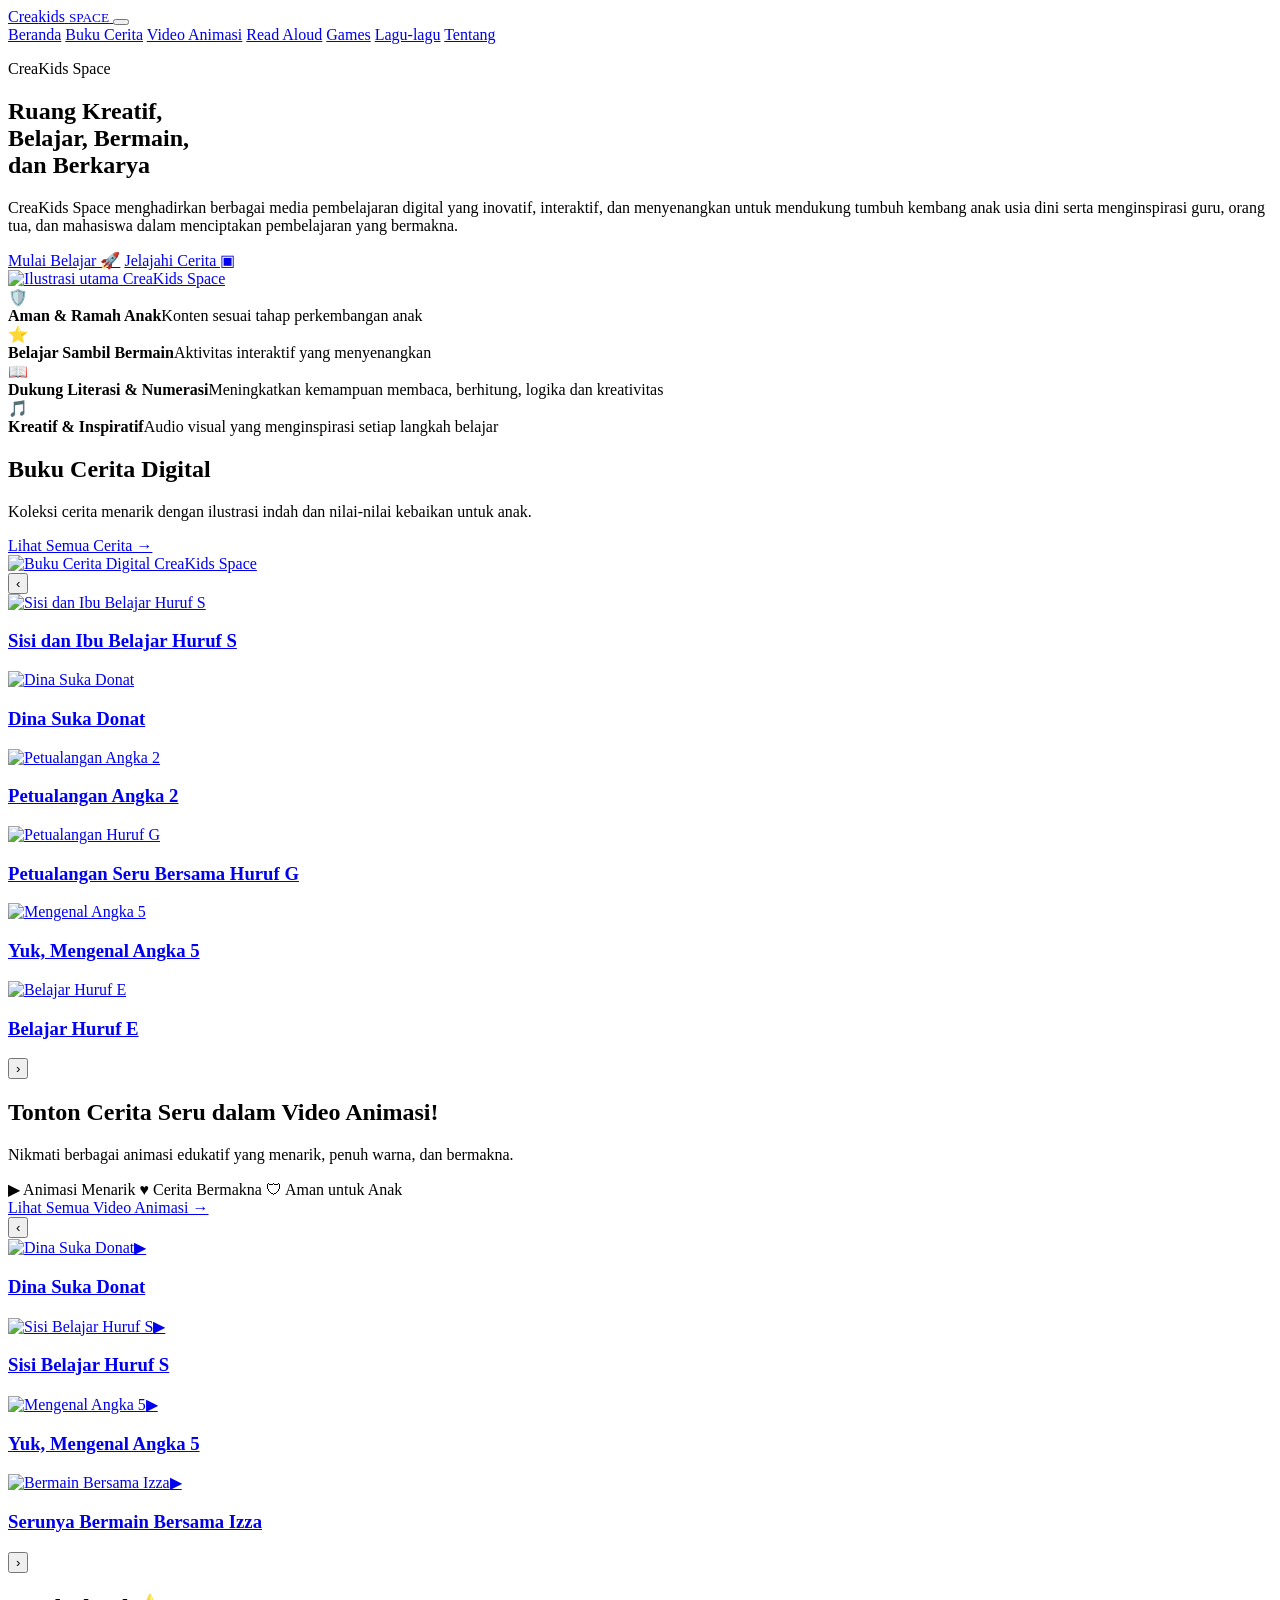
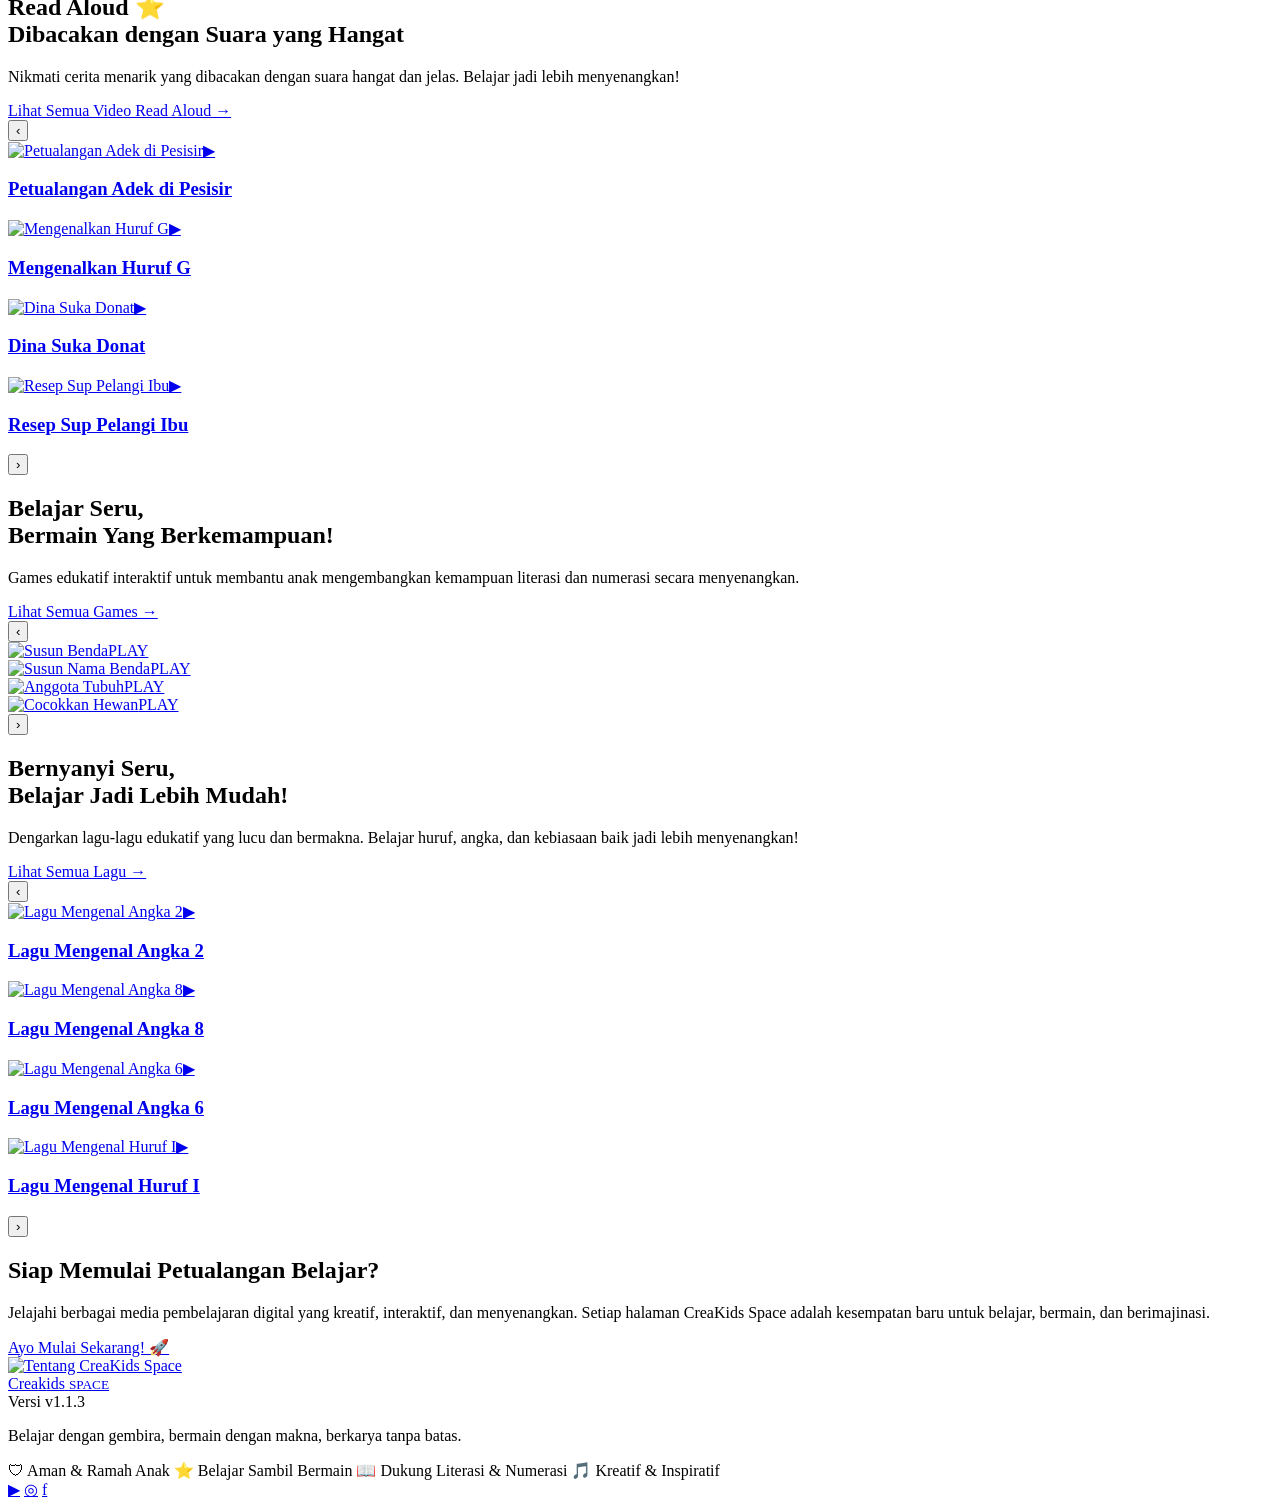
==== index.html @ fed9bdd2 "Add files via upload" ====
<!DOCTYPE html>
<html lang="id">
<head>
  <meta charset="UTF-8" />
  <meta name="viewport" content="width=device-width, initial-scale=1.0" />
  <meta name="description" content="CreaKids Space - ruang kreatif untuk belajar, bermain, dan berkarya." />
  <meta name="application-version" content="v1.1.3" />
  <title>CreaKids Space</title>

  <link rel="preconnect" href="https://fonts.googleapis.com">
  <link rel="preconnect" href="https://fonts.gstatic.com" crossorigin>
  <link href="https://fonts.googleapis.com/css2?family=Baloo+2:wght@500;600;700;800&family=Nunito:wght@400;600;700;800;900&display=swap" rel="stylesheet">
  <link rel="stylesheet" href="assets/css/home.css" />
</head>
<body>

<header class="site-header">
  <div class="container nav-wrap">
    <a class="brand" href="index.html" aria-label="CreaKids Space">
      <span class="brand-main">Crea<span>k</span>ids</span>
      <small>SPACE</small>
    </a>

    <button class="nav-toggle" aria-label="Buka navigasi" aria-expanded="false">
      <span></span><span></span><span></span>
    </button>

    <nav class="main-nav" aria-label="Navigasi utama">
      <a class="active" href="index.html">Beranda</a>
      <a href="buku-cerita.html">Buku Cerita</a>
      <a href="video-animasi.html">Video Animasi</a>
      <a href="read-aloud.html">Read Aloud</a>
      <a href="games.html">Games</a>
      <a href="lagu-lagu.html">Lagu-lagu</a>
      <a href="tentang.html">Tentang</a>
    </nav>
  </div>
</header>

<main>
  <section class="hero">
    <div class="container hero-grid">
      <div class="hero-copy">
        <p class="eyebrow">CreaKids Space</p>
        <h1>
          Ruang Kreatif,<br />
          <span class="blue">Belajar,</span>
          <span class="orange">Bermain,</span><br />
          dan <span class="pink">Berkarya</span>
        </h1>

        <p class="lead">
          CreaKids Space menghadirkan berbagai media pembelajaran digital yang
          inovatif, interaktif, dan menyenangkan untuk mendukung tumbuh kembang
          anak usia dini serta menginspirasi guru, orang tua, dan mahasiswa
          dalam menciptakan pembelajaran yang bermakna.
        </p>

        <div class="hero-actions">
          <a class="btn btn-primary" href="buku-cerita.html">Mulai Belajar 🚀</a>
          <a class="btn btn-white" href="buku-cerita.html">Jelajahi Cerita ▣</a>
        </div>
      </div>

      <a class="hero-visual" href="tentang.html" aria-label="Tentang CreaKids Space">
        <img src="assets/images/hero/home-hero.jpg" alt="Ilustrasi utama CreaKids Space" />
      </a>
    </div>

    <div class="container feature-strip">
      <article class="feature-item">
        <div class="feature-icon purple">🛡️</div>
        <div><strong>Aman & Ramah Anak</strong><span>Konten sesuai tahap perkembangan anak</span></div>
      </article>
      <article class="feature-item">
        <div class="feature-icon yellow">⭐</div>
        <div><strong>Belajar Sambil Bermain</strong><span>Aktivitas interaktif yang menyenangkan</span></div>
      </article>
      <article class="feature-item">
        <div class="feature-icon pink">📖</div>
        <div><strong>Dukung Literasi & Numerasi</strong><span>Meningkatkan kemampuan membaca, berhitung, logika dan kreativitas</span></div>
      </article>
      <article class="feature-item">
        <div class="feature-icon green">🎵</div>
        <div><strong>Kreatif & Inspiratif</strong><span>Audio visual yang menginspirasi setiap langkah belajar</span></div>
      </article>
    </div>
  </section>

  <section class="content-section story-section">
    <div class="container">
      <div class="section-heading split">
        <div>
          <h2>Buku Cerita Digital</h2>
          <p>Koleksi cerita menarik dengan ilustrasi indah dan nilai-nilai kebaikan untuk anak.</p>
          <a class="btn btn-purple" href="buku-cerita.html">Lihat Semua Cerita →</a>
        </div>

        <a class="story-banner" href="buku-cerita.html">
          <img src="assets/images/hero/books-hero.jpg" alt="Buku Cerita Digital CreaKids Space" />
        </a>
      </div>

      <div class="slider" data-slider="stories">
        <button class="slider-btn prev" aria-label="Sebelumnya">‹</button>
        <div class="slider-track">
          <a class="media-card" href="buku-cerita.html"><div class="card-image"><img src="assets/images/books/book-01.jpg" alt="Sisi dan Ibu Belajar Huruf S"></div><h3>Sisi dan Ibu Belajar Huruf S</h3></a>
          <a class="media-card" href="buku-cerita.html"><div class="card-image"><img src="assets/images/books/book-02.jpg" alt="Dina Suka Donat"></div><h3>Dina Suka Donat</h3></a>
          <a class="media-card" href="buku-cerita.html"><div class="card-image"><img src="assets/images/books/book-03.jpg" alt="Petualangan Angka 2"></div><h3>Petualangan Angka 2</h3></a>
          <a class="media-card" href="buku-cerita.html"><div class="card-image"><img src="assets/images/books/book-04.jpg" alt="Petualangan Huruf G"></div><h3>Petualangan Seru Bersama Huruf G</h3></a>
          <a class="media-card" href="buku-cerita.html"><div class="card-image"><img src="assets/images/books/book-05.jpg" alt="Mengenal Angka 5"></div><h3>Yuk, Mengenal Angka 5</h3></a>
          <a class="media-card" href="buku-cerita.html"><div class="card-image"><img src="assets/images/books/book-06.jpg" alt="Belajar Huruf E"></div><h3>Belajar Huruf E</h3></a>
        </div>
        <button class="slider-btn next" aria-label="Berikutnya">›</button>
        <div class="slider-dots" aria-hidden="true"></div>
      </div>
    </div>
  </section>

  <section class="content-section media-row blue-row">
    <div class="container media-row-grid">
      <div class="row-copy">
        <h2>Tonton Cerita Seru dalam <span>Video Animasi!</span></h2>
        <p>Nikmati berbagai animasi edukatif yang menarik, penuh warna, dan bermakna.</p>
        <div class="mini-benefits">
          <span>▶ Animasi Menarik</span>
          <span>♥ Cerita Bermakna</span>
          <span>🛡 Aman untuk Anak</span>
        </div>
        <a class="btn btn-blue" href="video-animasi.html">Lihat Semua Video Animasi →</a>
      </div>

      <div class="mini-slider" data-slider="videos">
        <button class="slider-btn prev" aria-label="Sebelumnya">‹</button>
        <div class="slider-track">
          <a class="video-card" href="video-animasi.html"><div class="video-thumb"><img src="assets/images/posters/animasi/animasi-01.jpg" alt="Dina Suka Donat"><span class="video-play">▶</span></div><h3>Dina Suka Donat</h3></a>
          <a class="video-card" href="video-animasi.html"><div class="video-thumb"><img src="assets/images/posters/animasi/animasi-02.jpg" alt="Sisi Belajar Huruf S"><span class="video-play">▶</span></div><h3>Sisi Belajar Huruf S</h3></a>
          <a class="video-card" href="video-animasi.html"><div class="video-thumb"><img src="assets/images/posters/animasi/animasi-03.jpg" alt="Mengenal Angka 5"><span class="video-play">▶</span></div><h3>Yuk, Mengenal Angka 5</h3></a>
          <a class="video-card" href="video-animasi.html"><div class="video-thumb"><img src="assets/images/posters/animasi/animasi-04.jpg" alt="Bermain Bersama Izza"><span class="video-play">▶</span></div><h3>Serunya Bermain Bersama Izza</h3></a>
        </div>
        <button class="slider-btn next" aria-label="Berikutnya">›</button>
      </div>
    </div>
  </section>

  <section class="content-section media-row cream-row">
    <div class="container media-row-grid">
      <div class="row-copy">
        <h2><span class="orange-text">Read Aloud</span> ⭐<br><span class="orange-text sub">Dibacakan dengan Suara yang Hangat</span></h2>
        <p>Nikmati cerita menarik yang dibacakan dengan suara hangat dan jelas. Belajar jadi lebih menyenangkan!</p>
        <a class="btn btn-orange" href="read-aloud.html">Lihat Semua Video Read Aloud →</a>
      </div>

      <div class="mini-slider" data-slider="readaloud">
        <button class="slider-btn prev" aria-label="Sebelumnya">‹</button>
        <div class="slider-track">
          <a class="video-card" href="read-aloud.html"><div class="video-thumb"><img src="assets/images/posters/readaloud/readaloud-01.jpg" alt="Petualangan Adek di Pesisir"><span class="video-play">▶</span></div><h3>Petualangan Adek di Pesisir</h3></a>
          <a class="video-card" href="read-aloud.html"><div class="video-thumb"><img src="assets/images/posters/readaloud/readaloud-02.jpg" alt="Mengenalkan Huruf G"><span class="video-play">▶</span></div><h3>Mengenalkan Huruf G</h3></a>
          <a class="video-card" href="read-aloud.html"><div class="video-thumb"><img src="assets/images/posters/readaloud/readaloud-03.jpg" alt="Dina Suka Donat"><span class="video-play">▶</span></div><h3>Dina Suka Donat</h3></a>
          <a class="video-card" href="read-aloud.html"><div class="video-thumb"><img src="assets/images/posters/readaloud/readaloud-04.jpg" alt="Resep Sup Pelangi Ibu"><span class="video-play">▶</span></div><h3>Resep Sup Pelangi Ibu</h3></a>
        </div>
        <button class="slider-btn next" aria-label="Berikutnya">›</button>
      </div>
    </div>
  </section>

  <section class="content-section media-row green-row">
    <div class="container media-row-grid">
      <div class="row-copy">
        <h2>Belajar Seru,<br>Bermain Yang <span class="green-text">Berkemampuan!</span></h2>
        <p>Games edukatif interaktif untuk membantu anak mengembangkan kemampuan literasi dan numerasi secara menyenangkan.</p>
        <a class="btn btn-green" href="games.html">Lihat Semua Games →</a>
      </div>

      <div class="mini-slider" data-slider="games">
        <button class="slider-btn prev" aria-label="Sebelumnya">‹</button>
        <div class="slider-track">
          <a class="game-card" href="games.html"><div class="game-thumb"><img src="assets/images/games/game-01.jpg" alt="Susun Benda"><span class="game-play">PLAY</span></div></a>
          <a class="game-card" href="games.html"><div class="game-thumb"><img src="assets/images/games/game-02.jpg" alt="Susun Nama Benda"><span class="game-play">PLAY</span></div></a>
          <a class="game-card" href="games.html"><div class="game-thumb"><img src="assets/images/games/game-03.jpg" alt="Anggota Tubuh"><span class="game-play">PLAY</span></div></a>
          <a class="game-card" href="games.html"><div class="game-thumb"><img src="assets/images/games/game-04.jpg" alt="Cocokkan Hewan"><span class="game-play">PLAY</span></div></a>
        </div>
        <button class="slider-btn next" aria-label="Berikutnya">›</button>
      </div>
    </div>
  </section>

  <section class="content-section media-row lavender-row">
    <div class="container media-row-grid">
      <div class="row-copy">
        <h2><span class="purple-text">Bernyanyi Seru,</span><br>Belajar Jadi Lebih Mudah!</h2>
        <p>Dengarkan lagu-lagu edukatif yang lucu dan bermakna. Belajar huruf, angka, dan kebiasaan baik jadi lebih menyenangkan!</p>
        <a class="btn btn-purple" href="lagu-lagu.html">Lihat Semua Lagu →</a>
      </div>

      <div class="mini-slider" data-slider="songs">
        <button class="slider-btn prev" aria-label="Sebelumnya">‹</button>
        <div class="slider-track">
          <a class="video-card" href="lagu-lagu.html"><div class="video-thumb"><img src="assets/images/posters/lagu/lagu-01.jpg" alt="Lagu Mengenal Angka 2"><span class="video-play">▶</span></div><h3>Lagu Mengenal Angka 2</h3></a>
          <a class="video-card" href="lagu-lagu.html"><div class="video-thumb"><img src="assets/images/posters/lagu/lagu-02.jpg" alt="Lagu Mengenal Angka 8"><span class="video-play">▶</span></div><h3>Lagu Mengenal Angka 8</h3></a>
          <a class="video-card" href="lagu-lagu.html"><div class="video-thumb"><img src="assets/images/posters/lagu/lagu-03.jpg" alt="Lagu Mengenal Angka 6"><span class="video-play">▶</span></div><h3>Lagu Mengenal Angka 6</h3></a>
          <a class="video-card" href="lagu-lagu.html"><div class="video-thumb"><img src="assets/images/posters/lagu/lagu-04.jpg" alt="Lagu Mengenal Huruf I"><span class="video-play">▶</span></div><h3>Lagu Mengenal Huruf I</h3></a>
        </div>
        <button class="slider-btn next" aria-label="Berikutnya">›</button>
      </div>
    </div>
  </section>

  <section class="cta-section">
    <div class="container cta-card">
      <div class="cta-copy">
        <h2>Siap Memulai <span>Petualangan Belajar?</span></h2>
        <p>
          Jelajahi berbagai media pembelajaran digital yang kreatif, interaktif,
          dan menyenangkan. Setiap halaman CreaKids Space adalah kesempatan baru
          untuk belajar, bermain, dan berimajinasi.
        </p>
        <a class="btn btn-yellow" href="buku-cerita.html">Ayo Mulai Sekarang! 🚀</a>
      </div>

      <a class="cta-visual" href="tentang.html">
        <img src="assets/images/hero/about-hero.jpg" alt="Tentang CreaKids Space" />
      </a>
    </div>
  </section>
</main>

<footer class="site-footer">
  <div class="container footer-grid">
    <div>
      <a class="brand footer-brand" href="index.html">
        <span class="brand-main">Crea<span>k</span>ids</span>
        <small>SPACE</small>
      </a>
      <div class="version-badge">Versi v1.1.3</div>
    </div>

    <p>Belajar dengan gembira, bermain dengan makna, berkarya tanpa batas.</p>

    <div class="footer-values">
      <span>🛡 Aman & Ramah Anak</span>
      <span>⭐ Belajar Sambil Bermain</span>
      <span>📖 Dukung Literasi & Numerasi</span>
      <span>🎵 Kreatif & Inspiratif</span>
    </div>

    <div class="socials">
      <a href="#" aria-label="YouTube">▶</a>
      <a href="#" aria-label="Instagram">◎</a>
      <a href="#" aria-label="Facebook">f</a>
    </div>
  </div>
</footer>

<script src="assets/js/home.js"></script>
</body>
</html>
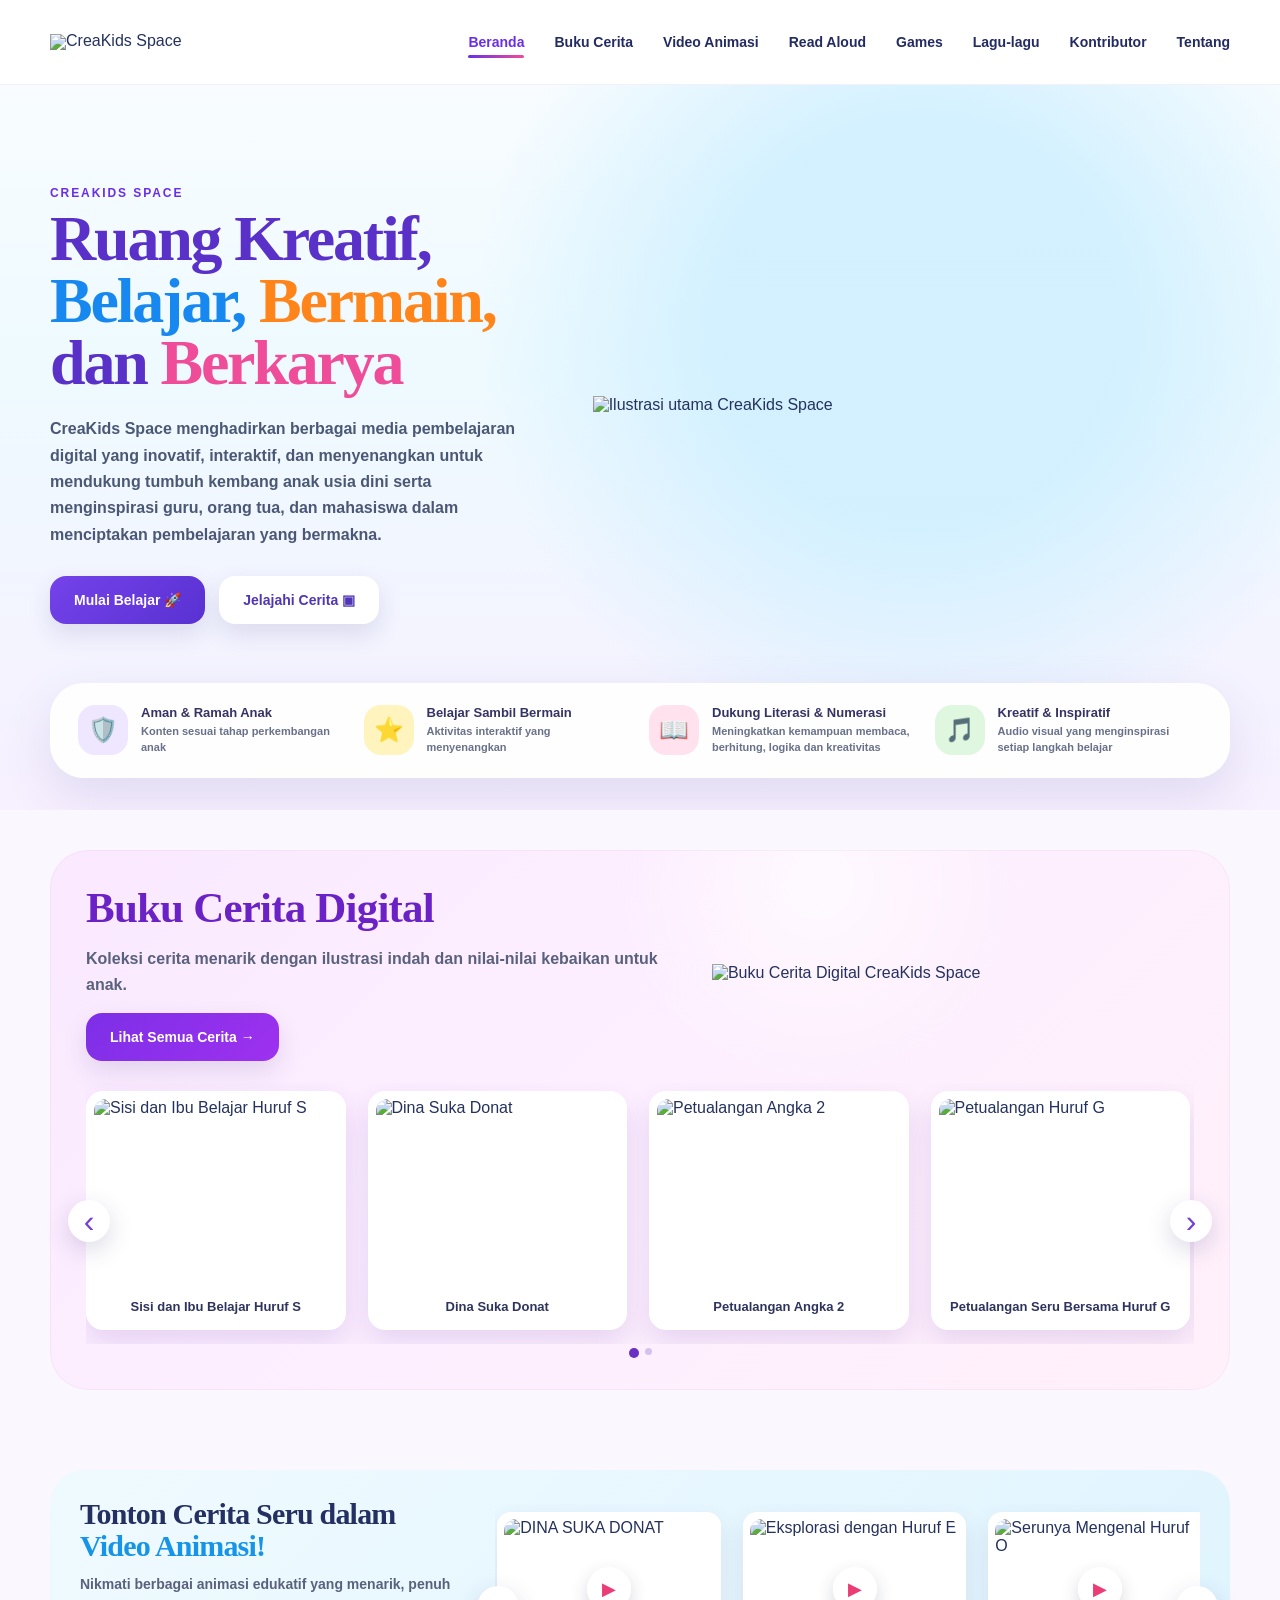
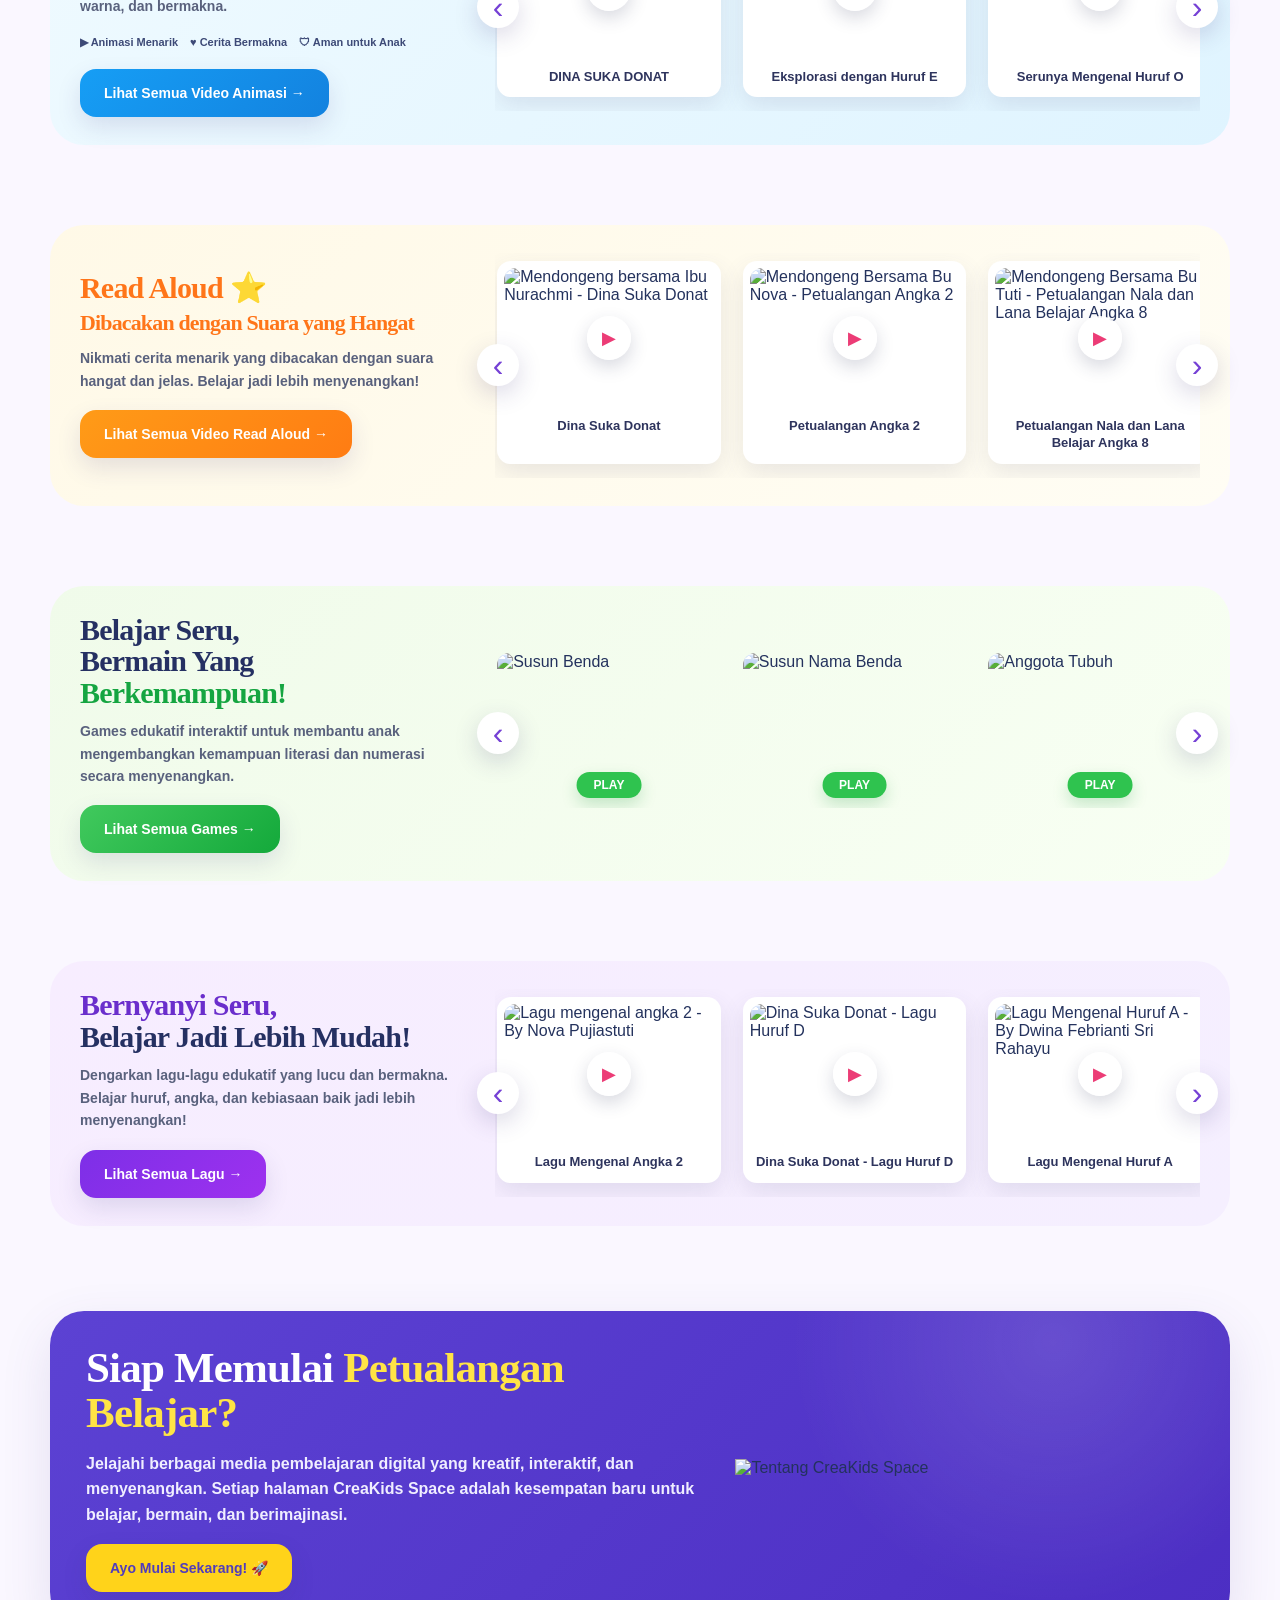
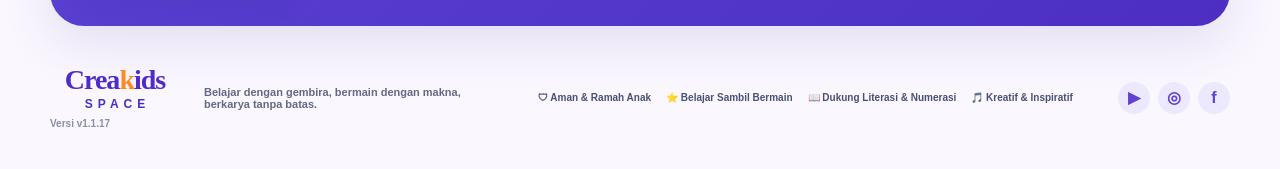
==== commit 787847d2: "Add files via upload" ====
--- a/index.html
+++ b/index.html
@@ -4,8 +4,9 @@
   <meta charset="UTF-8" />
   <meta name="viewport" content="width=device-width, initial-scale=1.0" />
   <meta name="description" content="CreaKids Space - ruang kreatif untuk belajar, bermain, dan berkarya." />
-  <meta name="application-version" content="v1.1.3" />
+  <meta name="application-version" content="v1.1.5" />
   <title>CreaKids Space</title>
+  <link rel="icon" type="image/png" href="assets/images/logo/logo.png">
 
   <link rel="preconnect" href="https://fonts.googleapis.com">
   <link rel="preconnect" href="https://fonts.gstatic.com" crossorigin>
@@ -16,10 +17,7 @@
 
 <header class="site-header">
   <div class="container nav-wrap">
-    <a class="brand" href="index.html" aria-label="CreaKids Space">
-      <span class="brand-main">Crea<span>k</span>ids</span>
-      <small>SPACE</small>
-    </a>
+    <a class="brand" href="index.html" aria-label="CreaKids Space"><img src="assets/images/logo/logo.png" alt="CreaKids Space"></a>
 
     <button class="nav-toggle" aria-label="Buka navigasi" aria-expanded="false">
       <span></span><span></span><span></span>
@@ -32,6 +30,7 @@
       <a href="read-aloud.html">Read Aloud</a>
       <a href="games.html">Games</a>
       <a href="lagu-lagu.html">Lagu-lagu</a>
+      <a href="kontributor.html">Kontributor</a>
       <a href="tentang.html">Tentang</a>
     </nav>
   </div>
@@ -63,7 +62,7 @@
       </div>
 
       <a class="hero-visual" href="tentang.html" aria-label="Tentang CreaKids Space">
-        <img src="assets/images/hero/home-hero.jpg" alt="Ilustrasi utama CreaKids Space" />
+        <img src="assets/images/hero/home-hero.png" alt="Ilustrasi utama CreaKids Space" />
       </a>
     </div>
 
@@ -97,19 +96,19 @@
         </div>
 
         <a class="story-banner" href="buku-cerita.html">
-          <img src="assets/images/hero/books-hero.jpg" alt="Buku Cerita Digital CreaKids Space" />
+          <img src="assets/images/hero/books-hero.png" alt="Buku Cerita Digital CreaKids Space" />
         </a>
       </div>
 
       <div class="slider" data-slider="stories">
         <button class="slider-btn prev" aria-label="Sebelumnya">‹</button>
         <div class="slider-track">
-          <a class="media-card" href="buku-cerita.html"><div class="card-image"><img src="assets/images/books/book-01.jpg" alt="Sisi dan Ibu Belajar Huruf S"></div><h3>Sisi dan Ibu Belajar Huruf S</h3></a>
-          <a class="media-card" href="buku-cerita.html"><div class="card-image"><img src="assets/images/books/book-02.jpg" alt="Dina Suka Donat"></div><h3>Dina Suka Donat</h3></a>
-          <a class="media-card" href="buku-cerita.html"><div class="card-image"><img src="assets/images/books/book-03.jpg" alt="Petualangan Angka 2"></div><h3>Petualangan Angka 2</h3></a>
-          <a class="media-card" href="buku-cerita.html"><div class="card-image"><img src="assets/images/books/book-04.jpg" alt="Petualangan Huruf G"></div><h3>Petualangan Seru Bersama Huruf G</h3></a>
-          <a class="media-card" href="buku-cerita.html"><div class="card-image"><img src="assets/images/books/book-05.jpg" alt="Mengenal Angka 5"></div><h3>Yuk, Mengenal Angka 5</h3></a>
-          <a class="media-card" href="buku-cerita.html"><div class="card-image"><img src="assets/images/books/book-06.jpg" alt="Belajar Huruf E"></div><h3>Belajar Huruf E</h3></a>
+          <a class="media-card" href="buku-cerita.html"><div class="card-image"><img src="assets/images/books/book-01.png" alt="Sisi dan Ibu Belajar Huruf S"></div><h3>Sisi dan Ibu Belajar Huruf S</h3></a>
+          <a class="media-card" href="buku-cerita.html"><div class="card-image"><img src="assets/images/books/book-02.png" alt="Dina Suka Donat"></div><h3>Dina Suka Donat</h3></a>
+          <a class="media-card" href="buku-cerita.html"><div class="card-image"><img src="assets/images/books/book-03.png" alt="Petualangan Angka 2"></div><h3>Petualangan Angka 2</h3></a>
+          <a class="media-card" href="buku-cerita.html"><div class="card-image"><img src="assets/images/books/book-04.png" alt="Petualangan Huruf G"></div><h3>Petualangan Seru Bersama Huruf G</h3></a>
+          <a class="media-card" href="buku-cerita.html"><div class="card-image"><img src="assets/images/books/book-05.png" alt="Mengenal Angka 5"></div><h3>Yuk, Mengenal Angka 5</h3></a>
+          <a class="media-card" href="buku-cerita.html"><div class="card-image"><img src="assets/images/books/book-06.png" alt="Belajar Huruf E"></div><h3>Belajar Huruf E</h3></a>
         </div>
         <button class="slider-btn next" aria-label="Berikutnya">›</button>
         <div class="slider-dots" aria-hidden="true"></div>
@@ -133,10 +132,10 @@
       <div class="mini-slider" data-slider="videos">
         <button class="slider-btn prev" aria-label="Sebelumnya">‹</button>
         <div class="slider-track">
-          <a class="video-card" href="video-animasi.html"><div class="video-thumb"><img src="assets/images/posters/animasi/animasi-01.jpg" alt="Dina Suka Donat"><span class="video-play">▶</span></div><h3>Dina Suka Donat</h3></a>
-          <a class="video-card" href="video-animasi.html"><div class="video-thumb"><img src="assets/images/posters/animasi/animasi-02.jpg" alt="Sisi Belajar Huruf S"><span class="video-play">▶</span></div><h3>Sisi Belajar Huruf S</h3></a>
-          <a class="video-card" href="video-animasi.html"><div class="video-thumb"><img src="assets/images/posters/animasi/animasi-03.jpg" alt="Mengenal Angka 5"><span class="video-play">▶</span></div><h3>Yuk, Mengenal Angka 5</h3></a>
-          <a class="video-card" href="video-animasi.html"><div class="video-thumb"><img src="assets/images/posters/animasi/animasi-04.jpg" alt="Bermain Bersama Izza"><span class="video-play">▶</span></div><h3>Serunya Bermain Bersama Izza</h3></a>
+          <a class="video-card" href="https://www.youtube.com/watch?v=fVzHYLf05-w" target="_blank" rel="noopener noreferrer"><div class="video-thumb"><img src="https://img.youtube.com/vi/fVzHYLf05-w/hqdefault.png" alt="DINA SUKA DONAT"><span class="video-play">▶</span></div><h3>DINA SUKA DONAT</h3></a>
+          <a class="video-card" href="https://www.youtube.com/watch?v=VUB03U_pDFM" target="_blank" rel="noopener noreferrer"><div class="video-thumb"><img src="https://img.youtube.com/vi/VUB03U_pDFM/hqdefault.png" alt="Eksplorasi dengan Huruf E"><span class="video-play">▶</span></div><h3>Eksplorasi dengan Huruf E</h3></a>
+          <a class="video-card" href="https://www.youtube.com/watch?v=eotLNRExDcc" target="_blank" rel="noopener noreferrer"><div class="video-thumb"><img src="https://img.youtube.com/vi/eotLNRExDcc/hqdefault.png" alt="Serunya Mengenal Huruf O"><span class="video-play">▶</span></div><h3>Serunya Mengenal Huruf O</h3></a>
+          <a class="video-card" href="video-animasi.html"><div class="video-thumb"><img src="assets/images/posters/animasi/animasi-04.png" alt="Bermain Bersama Izza"><span class="video-play">▶</span></div><h3>Serunya Bermain Bersama Izza</h3></a>
         </div>
         <button class="slider-btn next" aria-label="Berikutnya">›</button>
       </div>
@@ -154,10 +153,10 @@
       <div class="mini-slider" data-slider="readaloud">
         <button class="slider-btn prev" aria-label="Sebelumnya">‹</button>
         <div class="slider-track">
-          <a class="video-card" href="read-aloud.html"><div class="video-thumb"><img src="assets/images/posters/readaloud/readaloud-01.jpg" alt="Petualangan Adek di Pesisir"><span class="video-play">▶</span></div><h3>Petualangan Adek di Pesisir</h3></a>
-          <a class="video-card" href="read-aloud.html"><div class="video-thumb"><img src="assets/images/posters/readaloud/readaloud-02.jpg" alt="Mengenalkan Huruf G"><span class="video-play">▶</span></div><h3>Mengenalkan Huruf G</h3></a>
-          <a class="video-card" href="read-aloud.html"><div class="video-thumb"><img src="assets/images/posters/readaloud/readaloud-03.jpg" alt="Dina Suka Donat"><span class="video-play">▶</span></div><h3>Dina Suka Donat</h3></a>
-          <a class="video-card" href="read-aloud.html"><div class="video-thumb"><img src="assets/images/posters/readaloud/readaloud-04.jpg" alt="Resep Sup Pelangi Ibu"><span class="video-play">▶</span></div><h3>Resep Sup Pelangi Ibu</h3></a>
+          <a class="video-card" href="https://www.youtube.com/watch?v=j6-NoJGIsYQ" target="_blank" rel="noopener noreferrer"><div class="video-thumb"><img src="https://img.youtube.com/vi/j6-NoJGIsYQ/hqdefault.png" alt="Mendongeng bersama Ibu Nurachmi - Dina Suka Donat"><span class="video-play">▶</span></div><h3>Dina Suka Donat</h3></a>
+          <a class="video-card" href="https://www.youtube.com/watch?v=bRQetRttmdA" target="_blank" rel="noopener noreferrer"><div class="video-thumb"><img src="https://img.youtube.com/vi/bRQetRttmdA/hqdefault.png" alt="Mendongeng Bersama Bu Nova - Petualangan Angka 2"><span class="video-play">▶</span></div><h3>Petualangan Angka 2</h3></a>
+          <a class="video-card" href="https://www.youtube.com/watch?v=UnTnBEAt4-U" target="_blank" rel="noopener noreferrer"><div class="video-thumb"><img src="https://img.youtube.com/vi/UnTnBEAt4-U/hqdefault.png" alt="Mendongeng Bersama Bu Tuti - Petualangan Nala dan Lana Belajar Angka 8"><span class="video-play">▶</span></div><h3>Petualangan Nala dan Lana Belajar Angka 8</h3></a>
+          <a class="video-card" href="read-aloud.html"><div class="video-thumb"><img src="assets/images/posters/readaloud/readaloud-04.png" alt="Resep Sup Pelangi Ibu"><span class="video-play">▶</span></div><h3>Resep Sup Pelangi Ibu</h3></a>
         </div>
         <button class="slider-btn next" aria-label="Berikutnya">›</button>
       </div>
@@ -175,10 +174,10 @@
       <div class="mini-slider" data-slider="games">
         <button class="slider-btn prev" aria-label="Sebelumnya">‹</button>
         <div class="slider-track">
-          <a class="game-card" href="games.html"><div class="game-thumb"><img src="assets/images/games/game-01.jpg" alt="Susun Benda"><span class="game-play">PLAY</span></div></a>
-          <a class="game-card" href="games.html"><div class="game-thumb"><img src="assets/images/games/game-02.jpg" alt="Susun Nama Benda"><span class="game-play">PLAY</span></div></a>
-          <a class="game-card" href="games.html"><div class="game-thumb"><img src="assets/images/games/game-03.jpg" alt="Anggota Tubuh"><span class="game-play">PLAY</span></div></a>
-          <a class="game-card" href="games.html"><div class="game-thumb"><img src="assets/images/games/game-04.jpg" alt="Cocokkan Hewan"><span class="game-play">PLAY</span></div></a>
+          <a class="game-card" href="games.html"><div class="game-thumb"><img src="assets/images/games/game-01.png" alt="Susun Benda"><span class="game-play">PLAY</span></div></a>
+          <a class="game-card" href="games.html"><div class="game-thumb"><img src="assets/images/games/game-02.png" alt="Susun Nama Benda"><span class="game-play">PLAY</span></div></a>
+          <a class="game-card" href="games.html"><div class="game-thumb"><img src="assets/images/games/game-03.png" alt="Anggota Tubuh"><span class="game-play">PLAY</span></div></a>
+          <a class="game-card" href="games.html"><div class="game-thumb"><img src="assets/images/games/game-04.png" alt="Cocokkan Hewan"><span class="game-play">PLAY</span></div></a>
         </div>
         <button class="slider-btn next" aria-label="Berikutnya">›</button>
       </div>
@@ -196,10 +195,10 @@
       <div class="mini-slider" data-slider="songs">
         <button class="slider-btn prev" aria-label="Sebelumnya">‹</button>
         <div class="slider-track">
-          <a class="video-card" href="lagu-lagu.html"><div class="video-thumb"><img src="assets/images/posters/lagu/lagu-01.jpg" alt="Lagu Mengenal Angka 2"><span class="video-play">▶</span></div><h3>Lagu Mengenal Angka 2</h3></a>
-          <a class="video-card" href="lagu-lagu.html"><div class="video-thumb"><img src="assets/images/posters/lagu/lagu-02.jpg" alt="Lagu Mengenal Angka 8"><span class="video-play">▶</span></div><h3>Lagu Mengenal Angka 8</h3></a>
-          <a class="video-card" href="lagu-lagu.html"><div class="video-thumb"><img src="assets/images/posters/lagu/lagu-03.jpg" alt="Lagu Mengenal Angka 6"><span class="video-play">▶</span></div><h3>Lagu Mengenal Angka 6</h3></a>
-          <a class="video-card" href="lagu-lagu.html"><div class="video-thumb"><img src="assets/images/posters/lagu/lagu-04.jpg" alt="Lagu Mengenal Huruf I"><span class="video-play">▶</span></div><h3>Lagu Mengenal Huruf I</h3></a>
+          <a class="video-card" href="https://www.youtube.com/watch?v=C5x792xKvvg" target="_blank" rel="noopener noreferrer"><div class="video-thumb"><img src="https://img.youtube.com/vi/C5x792xKvvg/hqdefault.png" alt="Lagu mengenal angka 2 - By Nova Pujiastuti"><span class="video-play">▶</span></div><h3>Lagu Mengenal Angka 2</h3></a>
+          <a class="video-card" href="https://www.youtube.com/watch?v=lPqcZzbYwmc" target="_blank" rel="noopener noreferrer"><div class="video-thumb"><img src="https://img.youtube.com/vi/lPqcZzbYwmc/hqdefault.png" alt="Dina Suka Donat - Lagu Huruf D"><span class="video-play">▶</span></div><h3>Dina Suka Donat - Lagu Huruf D</h3></a>
+          <a class="video-card" href="https://www.youtube.com/watch?v=4taHpDwOaGk" target="_blank" rel="noopener noreferrer"><div class="video-thumb"><img src="https://img.youtube.com/vi/4taHpDwOaGk/hqdefault.png" alt="Lagu Mengenal Huruf A - By Dwina Febrianti Sri Rahayu"><span class="video-play">▶</span></div><h3>Lagu Mengenal Huruf A</h3></a>
+          <a class="video-card" href="lagu-lagu.html"><div class="video-thumb"><img src="assets/images/posters/lagu/lagu-04.png" alt="Lagu Mengenal Huruf I"><span class="video-play">▶</span></div><h3>Lagu Mengenal Huruf I</h3></a>
         </div>
         <button class="slider-btn next" aria-label="Berikutnya">›</button>
       </div>
@@ -219,7 +218,7 @@
       </div>
 
       <a class="cta-visual" href="tentang.html">
-        <img src="assets/images/hero/about-hero.jpg" alt="Tentang CreaKids Space" />
+        <img src="assets/images/hero/about-hero.png" alt="Tentang CreaKids Space" />
       </a>
     </div>
   </section>
@@ -232,7 +231,7 @@
         <span class="brand-main">Crea<span>k</span>ids</span>
         <small>SPACE</small>
       </a>
-      <div class="version-badge">Versi v1.1.3</div>
+      <div class="version-badge">Versi v1.1.17</div>
     </div>
 
     <p>Belajar dengan gembira, bermain dengan makna, berkarya tanpa batas.</p>
--- a/assets/css/home.css
+++ b/assets/css/home.css
@@ -0,0 +1,1091 @@
+
+:root {
+  --ink: #24325d;
+  --muted: #53607f;
+  --purple: #6a2ee6;
+  --purple-dark: #4d22c4;
+  --blue: #1788ef;
+  --pink: #ef4c9a;
+  --orange: #ff851a;
+  --green: #18ad45;
+  --yellow: #ffd629;
+  --white: #ffffff;
+  --shadow: 0 18px 50px rgba(77, 58, 145, 0.13);
+  --radius-xl: 36px;
+  --radius-lg: 26px;
+  --radius-md: 18px;
+}
+
+* { box-sizing: border-box; }
+
+html {
+  scroll-behavior: smooth;
+  scroll-padding-top: 86px;
+}
+
+body {
+  margin: 0;
+  font-family: "Nunito", sans-serif;
+  color: var(--ink);
+  background:
+    radial-gradient(circle at 4% 7%, rgba(216, 233, 255, .7), transparent 15%),
+    radial-gradient(circle at 94% 17%, rgba(237, 219, 255, .6), transparent 14%),
+    #fff;
+  overflow-x: hidden;
+}
+
+a { color: inherit; text-decoration: none; }
+button { font: inherit; }
+img { max-width: 100%; display: block; }
+
+.container {
+  width: min(1180px, calc(100% - 42px));
+  margin: 0 auto;
+}
+
+/* NAVBAR */
+.site-header {
+  position: sticky;
+  top: 0;
+  z-index: 1000;
+  background: rgba(255,255,255,.92);
+  backdrop-filter: blur(16px);
+  border-bottom: 1px solid rgba(95, 81, 171, .08);
+}
+
+.nav-wrap {
+  min-height: 84px;
+  display: flex;
+  align-items: center;
+  gap: 38px;
+}
+
+.brand {
+  display: inline-flex;
+  flex-direction: column;
+  align-items: center;
+  line-height: .9;
+  min-width: 150px;
+}
+
+.brand-main {
+  font-family: "Baloo 2", cursive;
+  font-weight: 800;
+  font-size: 31px;
+  letter-spacing: -1px;
+  color: #4f2bc7;
+}
+
+.brand-main span { color: #ff8a1f; }
+
+.brand small {
+  margin-top: 7px;
+  font-size: 12px;
+  font-weight: 900;
+  color: #4631be;
+  letter-spacing: 5px;
+  padding-left: 5px;
+}
+
+.main-nav {
+  margin-left: auto;
+  display: flex;
+  align-items: center;
+  gap: 30px;
+}
+
+.main-nav a {
+  position: relative;
+  font-size: 14px;
+  font-weight: 900;
+  color: #232b63;
+  transition: .25s ease;
+  white-space: nowrap;
+}
+
+.main-nav a::after {
+  content: "";
+  position: absolute;
+  left: 0;
+  bottom: -8px;
+  width: 0;
+  height: 3px;
+  background: linear-gradient(90deg, var(--purple), var(--pink));
+  border-radius: 999px;
+  transition: .25s ease;
+}
+
+.main-nav a:hover,
+.main-nav a.active { color: var(--purple); }
+
+.main-nav a:hover::after,
+.main-nav a.active::after { width: 100%; }
+
+.nav-toggle {
+  display: none;
+  margin-left: auto;
+  width: 42px;
+  height: 42px;
+  border: 0;
+  background: #f2edff;
+  border-radius: 12px;
+  cursor: pointer;
+  padding: 10px;
+}
+
+.nav-toggle span {
+  display: block;
+  height: 3px;
+  margin: 4px 0;
+  border-radius: 99px;
+  background: var(--purple);
+}
+
+/* HERO */
+.hero {
+  position: relative;
+  padding: 70px 0 32px;
+  background:
+    radial-gradient(circle at 72% 33%, rgba(209, 240, 255, .95) 0 19%, transparent 43%),
+    linear-gradient(180deg, #f8fcff 0%, #eefaff 40%, #f7f0ff 100%);
+  overflow: hidden;
+}
+
+.hero-grid,
+.feature-strip {
+  position: relative;
+  z-index: 2;
+}
+
+.hero-grid {
+  display: grid;
+  grid-template-columns: .92fr 1.2fr;
+  align-items: center;
+  gap: 54px;
+  min-height: 500px;
+}
+
+.eyebrow {
+  color: var(--purple);
+  font-weight: 900;
+  text-transform: uppercase;
+  letter-spacing: .16em;
+  font-size: 12px;
+  margin: 0 0 8px;
+}
+
+.hero h1 {
+  margin: 0;
+  font-family: "Baloo 2", cursive;
+  font-size: clamp(44px, 5vw, 66px);
+  line-height: .97;
+  letter-spacing: -2.2px;
+  color: #5931c8;
+}
+
+.blue { color: var(--blue); }
+.orange { color: var(--orange); }
+.pink { color: var(--pink); }
+
+.lead {
+  max-width: 540px;
+  margin: 22px 0 28px;
+  font-size: 16px;
+  line-height: 1.65;
+  font-weight: 700;
+  color: #4b5875;
+}
+
+.hero-actions { display: flex; gap: 14px; flex-wrap: wrap; }
+
+.btn {
+  display: inline-flex;
+  align-items: center;
+  justify-content: center;
+  gap: 10px;
+  min-height: 48px;
+  padding: 0 24px;
+  border-radius: 16px;
+  font-weight: 900;
+  font-size: 14px;
+  box-shadow: 0 10px 24px rgba(53, 47, 123, .13);
+  transition: transform .2s ease, box-shadow .2s ease;
+}
+
+.btn:hover {
+  transform: translateY(-2px);
+  box-shadow: 0 14px 28px rgba(53, 47, 123, .18);
+}
+
+.btn-primary { background: linear-gradient(135deg, #7442ea, #5931d2); color: white; }
+.btn-white { background: white; color: #5035b4; }
+.btn-purple { background: linear-gradient(135deg, #7d2fe7, #9e31ef); color: white; }
+.btn-blue { background: linear-gradient(135deg, #169ef5, #1382df); color: white; }
+.btn-orange { background: linear-gradient(135deg, #ff9b17, #ff7c13); color: white; }
+.btn-green { background: linear-gradient(135deg, #41c95d, #14a93b); color: white; }
+.btn-yellow { background: #ffd31a; color: #513cbc; }
+
+.hero-visual {
+  min-height: 0;
+  border-radius: 0;
+  overflow: visible;
+  box-shadow: none;
+  background: transparent;
+  padding: 0;
+}
+
+.hero-visual img {
+  display: block;
+  width: 100%;
+  max-width: 100%;
+  height: auto;
+  min-height: 0;
+  aspect-ratio: auto;
+  object-fit: contain;
+  background: transparent;
+  box-shadow: none;
+  border: none;
+  border-radius: 0;
+  filter: none;
+  padding: 0;
+}
+
+.feature-strip {
+  margin-top: 28px;
+  background: rgba(255,255,255,.94);
+  border-radius: 34px;
+  padding: 22px 28px;
+  display: grid;
+  grid-template-columns: repeat(4, 1fr);
+  gap: 18px;
+  box-shadow: var(--shadow);
+}
+
+.feature-item {
+  min-width: 0;
+  display: flex;
+  align-items: flex-start;
+  gap: 13px;
+}
+
+.feature-item strong {
+  display: block;
+  font-size: 13px;
+  margin-bottom: 4px;
+  color: #353364;
+}
+
+.feature-item span {
+  display: block;
+  color: #69718a;
+  font-size: 11px;
+  line-height: 1.45;
+  font-weight: 700;
+}
+
+.feature-icon {
+  width: 50px;
+  height: 50px;
+  flex: 0 0 auto;
+  display: grid;
+  place-items: center;
+  border-radius: 17px;
+  font-size: 24px;
+}
+
+.feature-icon.purple { background: #eee7ff; }
+.feature-icon.yellow { background: #fff3be; }
+.feature-icon.pink { background: #ffe2ee; }
+.feature-icon.green { background: #dff7df; }
+
+/* SECTIONS */
+.content-section { padding: 40px 0; }
+
+.story-section .container {
+  padding: 35px 36px 32px;
+  border-radius: 38px;
+  background:
+    radial-gradient(circle at 65% 6%, rgba(255,255,255,.65), transparent 22%),
+    linear-gradient(135deg, #fae9ff, #fdefff 48%, #fff0fa);
+  box-shadow: inset 0 0 0 1px rgba(203, 150, 230, .12);
+}
+
+.section-heading.split {
+  display: grid;
+  grid-template-columns: 1fr .82fr;
+  gap: 38px;
+  align-items: center;
+  margin-bottom: 22px;
+}
+
+.section-heading h2,
+.row-copy h2,
+.cta-copy h2 {
+  font-family: "Baloo 2", cursive;
+  margin: 0 0 8px;
+  font-size: clamp(32px, 4vw, 43px);
+  line-height: 1.05;
+  color: #6a21c6;
+  letter-spacing: -.8px;
+}
+
+.section-heading p,
+.row-copy p,
+.cta-copy p {
+  color: #59617d;
+  font-weight: 700;
+  line-height: 1.6;
+}
+
+.story-banner {
+  display: block;
+  width: 100%;
+  height: auto;
+  min-height: 0;
+  background: transparent;
+  background-image: none;
+  border: 0;
+  border-radius: 0;
+  box-shadow: none;
+  overflow: visible;
+  padding: 0;
+}
+
+.story-banner img {
+  display: block;
+  width: 100%;
+  max-width: 100%;
+  height: auto;
+  min-height: 0;
+  aspect-ratio: auto;
+  object-fit: contain;
+  object-position: center;
+  background: transparent;
+  border: 0;
+  border-radius: 0;
+  box-shadow: none;
+  filter: none;
+  padding: 0;
+  margin: 0 auto;
+}
+
+.slider,
+.mini-slider {
+  position: relative;
+}
+
+.slider-track {
+  display: flex;
+  gap: 22px;
+  overflow-x: auto;
+  scroll-behavior: smooth;
+  scroll-snap-type: x mandatory;
+  scrollbar-width: none;
+  padding: 8px 2px 14px;
+}
+
+.slider-track::-webkit-scrollbar { display: none; }
+
+.media-card {
+  scroll-snap-align: start;
+  flex: 0 0 calc((100% - 66px) / 4);
+  min-width: 210px;
+  background: white;
+  border-radius: 17px;
+  padding: 8px 8px 14px;
+  box-shadow: 0 13px 28px rgba(89, 49, 169, .14);
+  transition: .22s ease;
+}
+
+.media-card:hover,
+.video-card:hover,
+.game-card:hover {
+  transform: translateY(-4px);
+}
+
+.card-image,
+.video-thumb,
+.game-thumb {
+  width: 100%;
+  border-radius: 12px;
+  overflow: hidden;
+}
+
+.card-image {
+  height: 190px;
+}
+
+.card-image img {
+  width: 100%;
+  height: 100%;
+  object-fit: cover;
+}
+
+.media-card h3,
+.video-card h3 {
+  margin: 10px 6px 0;
+  font-size: 13px;
+  text-align: center;
+  line-height: 1.3;
+  color: #2e345d;
+}
+
+.slider-btn {
+  position: absolute;
+  z-index: 5;
+  top: 50%;
+  transform: translateY(-50%);
+  width: 42px;
+  height: 42px;
+  border: 0;
+  border-radius: 50%;
+  background: white;
+  color: #7540d5;
+  font-size: 32px;
+  line-height: 1;
+  box-shadow: 0 8px 24px rgba(56, 45, 119, .18);
+  cursor: pointer;
+}
+
+.slider-btn.prev { left: -18px; }
+.slider-btn.next { right: -18px; }
+
+.slider-dots {
+  display: flex;
+  justify-content: center;
+  gap: 6px;
+  margin-top: 4px;
+}
+
+.slider-dots span {
+  width: 7px;
+  height: 7px;
+  border-radius: 50%;
+  background: #d2c3ee;
+}
+
+.slider-dots span.active {
+  background: #6930c3;
+  width: 10px;
+  height: 10px;
+}
+
+/* MEDIA ROWS */
+.media-row .media-row-grid {
+  padding: 28px 30px;
+  border-radius: 34px;
+  display: grid;
+  grid-template-columns: .73fr 1.35fr;
+  gap: 34px;
+  align-items: center;
+}
+
+.blue-row .media-row-grid { background: linear-gradient(135deg, #effaff, #dff4ff); }
+.cream-row .media-row-grid { background: linear-gradient(135deg, #fff9e7, #fffdf4); }
+.green-row .media-row-grid { background: linear-gradient(135deg, #f0fbea, #f8fff3); }
+.lavender-row .media-row-grid { background: linear-gradient(135deg, #f7edff, #f5efff); }
+
+.row-copy h2 { color: #253062; font-size: 30px; }
+.row-copy h2 span { color: #1594e8; }
+.orange-text { color: #ff7519 !important; }
+.orange-text.sub { font-size: .73em; }
+.green-text { color: #15a541 !important; }
+.purple-text { color: #6a2ecc !important; }
+
+.row-copy p {
+  font-size: 14px;
+  margin: 12px 0 18px;
+}
+
+.mini-benefits {
+  display: flex;
+  flex-wrap: wrap;
+  gap: 12px;
+  margin: 15px 0 20px;
+}
+
+.mini-benefits span {
+  font-weight: 900;
+  font-size: 11px;
+  color: #3d4a77;
+}
+
+.video-card {
+  flex: 0 0 calc((100% - 30px) / 3);
+  min-width: 190px;
+  background: white;
+  padding: 7px 7px 12px;
+  border-radius: 14px;
+  box-shadow: 0 9px 23px rgba(70, 71, 117, .12);
+  transition: .22s ease;
+}
+
+.video-thumb {
+  position: relative;
+  height: 140px;
+}
+
+.video-thumb img {
+  width: 100%;
+  height: 100%;
+  object-fit: cover;
+}
+
+.video-play {
+  position: absolute;
+  left: 50%;
+  top: 50%;
+  transform: translate(-50%, -50%);
+  width: 44px;
+  height: 44px;
+  border-radius: 50%;
+  background: rgba(255,255,255,.92);
+  color: #ec3c76;
+  display: grid;
+  place-items: center;
+  font-size: 18px;
+  box-shadow: 0 7px 18px rgba(39, 43, 81, .18);
+}
+
+.game-card {
+  flex: 0 0 calc((100% - 30px) / 3);
+  min-width: 180px;
+  transition: .22s ease;
+}
+
+.game-thumb {
+  position: relative;
+  height: 155px;
+}
+
+.game-thumb img {
+  width: 100%;
+  height: 100%;
+  object-fit: cover;
+}
+
+.game-play {
+  position: absolute;
+  left: 50%;
+  bottom: 10px;
+  transform: translateX(-50%);
+  background: #2fc34f;
+  color: white;
+  border-radius: 999px;
+  padding: 6px 17px;
+  font-size: 12px;
+  font-weight: 900;
+  box-shadow: 0 7px 16px rgba(27, 148, 59, .22);
+}
+
+/* CTA */
+.cta-section { padding: 45px 0 25px; }
+
+.cta-card {
+  background:
+    radial-gradient(circle at 85% 10%, rgba(255,255,255,.13), transparent 25%),
+    linear-gradient(135deg, #5c42d3, #4c2ec3);
+  border-radius: 34px;
+  min-height: 300px;
+  padding: 34px 36px;
+  display: grid;
+  grid-template-columns: 1fr .75fr;
+  gap: 38px;
+  align-items: center;
+  overflow: hidden;
+  box-shadow: var(--shadow);
+}
+
+.cta-copy h2 { color: white; }
+.cta-copy h2 span { color: #ffe445; }
+.cta-copy p { color: #f0eeff; max-width: 650px; }
+
+.cta-visual {
+  display: block;
+  width: 100%;
+  height: auto;
+  min-height: 0;
+  background: transparent;
+  background-image: none;
+  border: 0;
+  border-radius: 0;
+  box-shadow: none;
+  overflow: visible;
+  padding: 0;
+}
+
+.cta-visual img {
+  display: block;
+  width: 100%;
+  max-width: 100%;
+  height: auto;
+  min-height: 0;
+  aspect-ratio: auto;
+  object-fit: contain;
+  object-position: center;
+  background: transparent;
+  border: 0;
+  border-radius: 0;
+  box-shadow: none;
+  filter: none;
+  padding: 0;
+  margin: 0 auto;
+}
+
+/* FOOTER */
+.site-footer { padding: 16px 0 40px; }
+
+.footer-grid {
+  display: grid;
+  grid-template-columns: auto 1fr 2fr auto;
+  align-items: center;
+  gap: 24px;
+}
+
+.footer-brand { min-width: 130px; }
+.footer-brand .brand-main { font-size: 28px; }
+
+.footer-grid > p {
+  margin: 0;
+  font-size: 11px;
+  color: #626982;
+  font-weight: 800;
+}
+
+.footer-values {
+  display: flex;
+  justify-content: center;
+  flex-wrap: wrap;
+  gap: 15px;
+  font-size: 10px;
+  font-weight: 900;
+  color: #485174;
+}
+
+.socials { display: flex; gap: 8px; }
+
+.socials a {
+  width: 32px;
+  height: 32px;
+  border-radius: 50%;
+  display: grid;
+  place-items: center;
+  background: #ece9ff;
+  color: #6241d1;
+  font-weight: 900;
+}
+
+.version-badge {
+  margin-top: 8px;
+  font-size: 10px;
+  color: #8a8fa5;
+  font-weight: 800;
+}
+
+/* RESPONSIVE */
+@media (max-width: 1050px) {
+  .main-nav { gap: 18px; }
+  .main-nav a { font-size: 13px; }
+  .feature-strip { grid-template-columns: repeat(2, 1fr); }
+  .footer-grid { grid-template-columns: 1fr 1fr; }
+  .footer-values { justify-content: flex-start; }
+}
+
+@media (max-width: 860px) {
+  .nav-toggle { display: block; }
+
+  .main-nav {
+    position: absolute;
+    top: 76px;
+    left: 21px;
+    right: 21px;
+    display: none;
+    flex-direction: column;
+    align-items: stretch;
+    gap: 0;
+    padding: 12px;
+    background: white;
+    border-radius: 20px;
+    box-shadow: var(--shadow);
+  }
+
+  .main-nav.open { display: flex; }
+  .main-nav a { padding: 13px 14px; border-radius: 10px; }
+
+  .hero-grid {
+    grid-template-columns: 1fr;
+    gap: 24px;
+  }
+
+  .hero-copy { text-align: center; }
+  .lead { margin-left: auto; margin-right: auto; }
+  .hero-actions { justify-content: center; }
+
+  .hero-visual,
+  .hero-visual img { min-height: 0; height: 390px; }
+
+  .section-heading.split,
+  .media-row .media-row-grid,
+  .cta-card {
+    grid-template-columns: 1fr;
+  }
+
+  
+  .media-card { flex-basis: calc((100% - 22px) / 2); }
+  .video-card, .game-card { flex-basis: calc((100% - 18px) / 2); }
+}
+
+@media (max-width: 600px) {
+  .container { width: min(100% - 24px, 1180px); }
+  .nav-wrap { min-height: 72px; }
+  .brand { min-width: 120px; }
+  .brand-main { font-size: 26px; }
+
+  .hero h1 { font-size: 43px; }
+  .lead { font-size: 14px; }
+
+  .feature-strip {
+    grid-template-columns: 1fr;
+    padding: 20px;
+    border-radius: 24px;
+  }
+
+  .hero-visual,
+  .hero-visual img { height: 310px; }
+
+  .story-section .container,
+  .media-row .media-row-grid,
+  .cta-card {
+    padding: 24px 18px;
+    border-radius: 26px;
+  }
+
+  .section-heading h2,
+  .cta-copy h2 { font-size: 34px; }
+
+  .media-card,
+  .video-card,
+  .game-card {
+    flex-basis: 82%;
+    min-width: 82%;
+  }
+
+  .slider-btn { width: 36px; height: 36px; }
+  .slider-btn.prev { left: -8px; }
+  .slider-btn.next { right: -8px; }
+
+  .footer-grid {
+    grid-template-columns: 1fr;
+    text-align: center;
+  }
+
+  .footer-brand { justify-self: center; }
+  .footer-values, .socials { justify-content: center; }
+}
+
+/* v1.1.5 — Mobile viewport lock / horizontal overflow fix */
+html, body {
+  width: 100%;
+  max-width: 100%;
+  overflow-x: hidden;
+}
+body { position: relative; }
+main, section, header, footer, .container { max-width: 100%; }
+img, iframe, video { max-width: 100%; }
+.slider, .mini-slider, .slider-track {
+  min-width: 0;
+  max-width: 100%;
+}
+@media (max-width: 600px) {
+  .slider, .mini-slider { overflow: hidden; }
+  .slider-track {
+    width: 100%;
+    max-width: 100%;
+    overscroll-behavior-x: contain;
+    touch-action: pan-y;
+  }
+  .slider-btn.prev { left: 4px; }
+  .slider-btn.next { right: 4px; }
+  .hero, .content-section, .cta-section, .site-footer { overflow-x: clip; }
+}
+
+
+/* v1.1.7 contributor cards */
+.contributor-grid {
+    display:grid;
+    grid-template-columns:repeat(4,1fr);
+    gap:24px;
+}
+
+.contributor-card {
+    border-radius:28px;
+    padding:24px;
+    text-align:center;
+    min-width:0;
+    box-shadow:0 8px 20px rgba(0,0,0,.08);
+}
+
+.contributor-card img {
+    width:120px;
+    height:120px;
+    object-fit:cover;
+    border-radius:50%;
+    border:6px solid white;
+}
+
+.contributor-card p,
+.contributor-card h3 {
+    overflow-wrap:anywhere;
+}
+
+.contributor-card.lavender {background:#eee5ff;}
+.contributor-card.blue {background:#e4f4ff;}
+.contributor-card.mint {background:#e4faef;}
+.contributor-card.yellow {background:#fff5d8;}
+.contributor-card.pink {background:#ffe6f1;}
+.contributor-card.peach {background:#ffe9db;}
+
+@media(max-width:768px){
+    .contributor-grid {
+        grid-template-columns:repeat(2,1fr);
+        gap:16px;
+    }
+    .contributor-card img {
+        width:90px;
+        height:90px;
+    }
+}
+
+/* v1.1.8 contributor center fix */
+.contributor-card {
+    display:flex;
+    flex-direction:column;
+    align-items:center;
+    justify-content:flex-start;
+    text-align:center;
+}
+
+.contributor-card img {
+    display:block;
+    margin:0 auto 16px;
+}
+
+.contributor-card h3,
+.contributor-card p {
+    width:100%;
+    text-align:center;
+}
+
+
+/* v1.1.17 — Hero PNG tampil apa adanya */
+.hero img,
+.hero-image,
+.hero-visual img,
+.hero-media img,
+.hero-art img,
+.about-hero img,
+.about-illustration img,
+.page-hero img,
+[class*="hero"] img {
+  background: transparent !important;
+  box-shadow: none !important;
+  filter: none !important;
+  border: none !important;
+  outline: none !important;
+  padding: 0 !important;
+  border-radius: 0 !important;
+  transform: none;
+  object-fit: contain;
+}
+
+/* Hilangkan style placeholder/wadah visual yang memberi efek pada asset hero */
+.hero-image,
+.hero-visual,
+.hero-media,
+.hero-art,
+.about-hero,
+.about-illustration,
+.page-hero-visual {
+  background: transparent !important;
+  box-shadow: none !important;
+  border: none !important;
+  outline: none !important;
+}
+
+/* Decorative pseudo-elements pada area hero tidak boleh menimpa PNG */
+.hero-image::before,
+.hero-image::after,
+.hero-visual::before,
+.hero-visual::after,
+.hero-media::before,
+.hero-media::after,
+.hero-art::before,
+.hero-art::after,
+.about-hero::before,
+.about-hero::after,
+.about-illustration::before,
+.about-illustration::after,
+.page-hero-visual::before,
+.page-hero-visual::after {
+  display: none !important;
+  content: none !important;
+}
+
+
+/* v1.1.17 — semua container asset hero benar-benar netral */
+.hero-img,
+.hero-image,
+.hero-visual,
+.hero-media,
+.hero-art,
+.page-hero-visual,
+.about-illustration,
+.contact-right .about-illustration {
+  background: transparent !important;
+  background-image: none !important;
+  box-shadow: none !important;
+  border: 0 !important;
+  outline: 0 !important;
+  border-radius: 0 !important;
+  padding: 0 !important;
+  overflow: visible !important;
+  min-height: 0 !important;
+}
+
+.hero-img img,
+.hero-image img,
+.hero-visual img,
+.hero-media img,
+.hero-art img,
+.page-hero-visual img,
+.about-illustration img,
+.contact-right .about-illustration img,
+[class*="hero"] > img {
+  display: block !important;
+  width: 100% !important;
+  max-width: 100% !important;
+  height: auto !important;
+  min-height: 0 !important;
+  aspect-ratio: auto !important;
+  object-fit: contain !important;
+  object-position: center !important;
+  background: transparent !important;
+  background-image: none !important;
+  box-shadow: none !important;
+  border: 0 !important;
+  outline: 0 !important;
+  border-radius: 0 !important;
+  filter: none !important;
+  padding: 0 !important;
+  margin-left: auto !important;
+  margin-right: auto !important;
+}
+
+.hero-img::before,
+.hero-img::after,
+.hero-image::before,
+.hero-image::after,
+.hero-visual::before,
+.hero-visual::after,
+.hero-media::before,
+.hero-media::after,
+.hero-art::before,
+.hero-art::after,
+.page-hero-visual::before,
+.page-hero-visual::after,
+.about-illustration::before,
+.about-illustration::after {
+  content: none !important;
+  display: none !important;
+}
+
+
+/* v1.1.17 — Homepage hero asset containers: PNG tampil utuh tanpa container dekoratif */
+.story-banner,
+.cta-visual {
+  display: block !important;
+  width: 100% !important;
+  height: auto !important;
+  min-height: 0 !important;
+  max-height: none !important;
+  background: transparent !important;
+  background-image: none !important;
+  border: 0 !important;
+  outline: 0 !important;
+  border-radius: 0 !important;
+  box-shadow: none !important;
+  overflow: visible !important;
+  padding: 0 !important;
+}
+
+.story-banner img,
+.cta-visual img {
+  display: block !important;
+  width: 100% !important;
+  max-width: 100% !important;
+  height: auto !important;
+  min-height: 0 !important;
+  max-height: none !important;
+  aspect-ratio: auto !important;
+  object-fit: contain !important;
+  object-position: center !important;
+  background: transparent !important;
+  background-image: none !important;
+  border: 0 !important;
+  outline: 0 !important;
+  border-radius: 0 !important;
+  box-shadow: none !important;
+  filter: none !important;
+  padding: 0 !important;
+  margin-left: auto !important;
+  margin-right: auto !important;
+}
+
+.story-banner::before,
+.story-banner::after,
+.cta-visual::before,
+.cta-visual::after {
+  content: none !important;
+  display: none !important;
+}
+
+
+/* v1.1.17 — static image background global */
+html {
+  background: transparent;
+}
+
+body {
+  background-color: #faf7ff;
+  background-image: url("../images/backgrounds/site-background.png");
+  background-position: center center;
+  background-size: cover;
+  background-repeat: no-repeat;
+  background-attachment: fixed;
+}
+
+/* v1.1.17 — homepage global logo */
+.brand {
+  display: inline-flex;
+  align-items: center;
+  text-decoration: none;
+}
+.brand img {
+  display: block;
+  width: clamp(125px, 13vw, 180px);
+  max-width: 100%;
+  height: auto;
+}
+
+
+/* v1.1.17 — Homepage book placeholders use 1:1 ratio */
+.story-card img,
+.book-card img,
+.slider-card img,
+.story-slide img {
+  aspect-ratio: 1 / 1 !important;
+  width: 100% !important;
+  height: auto !important;
+  object-fit: cover !important;
+  object-position: center !important;
+}
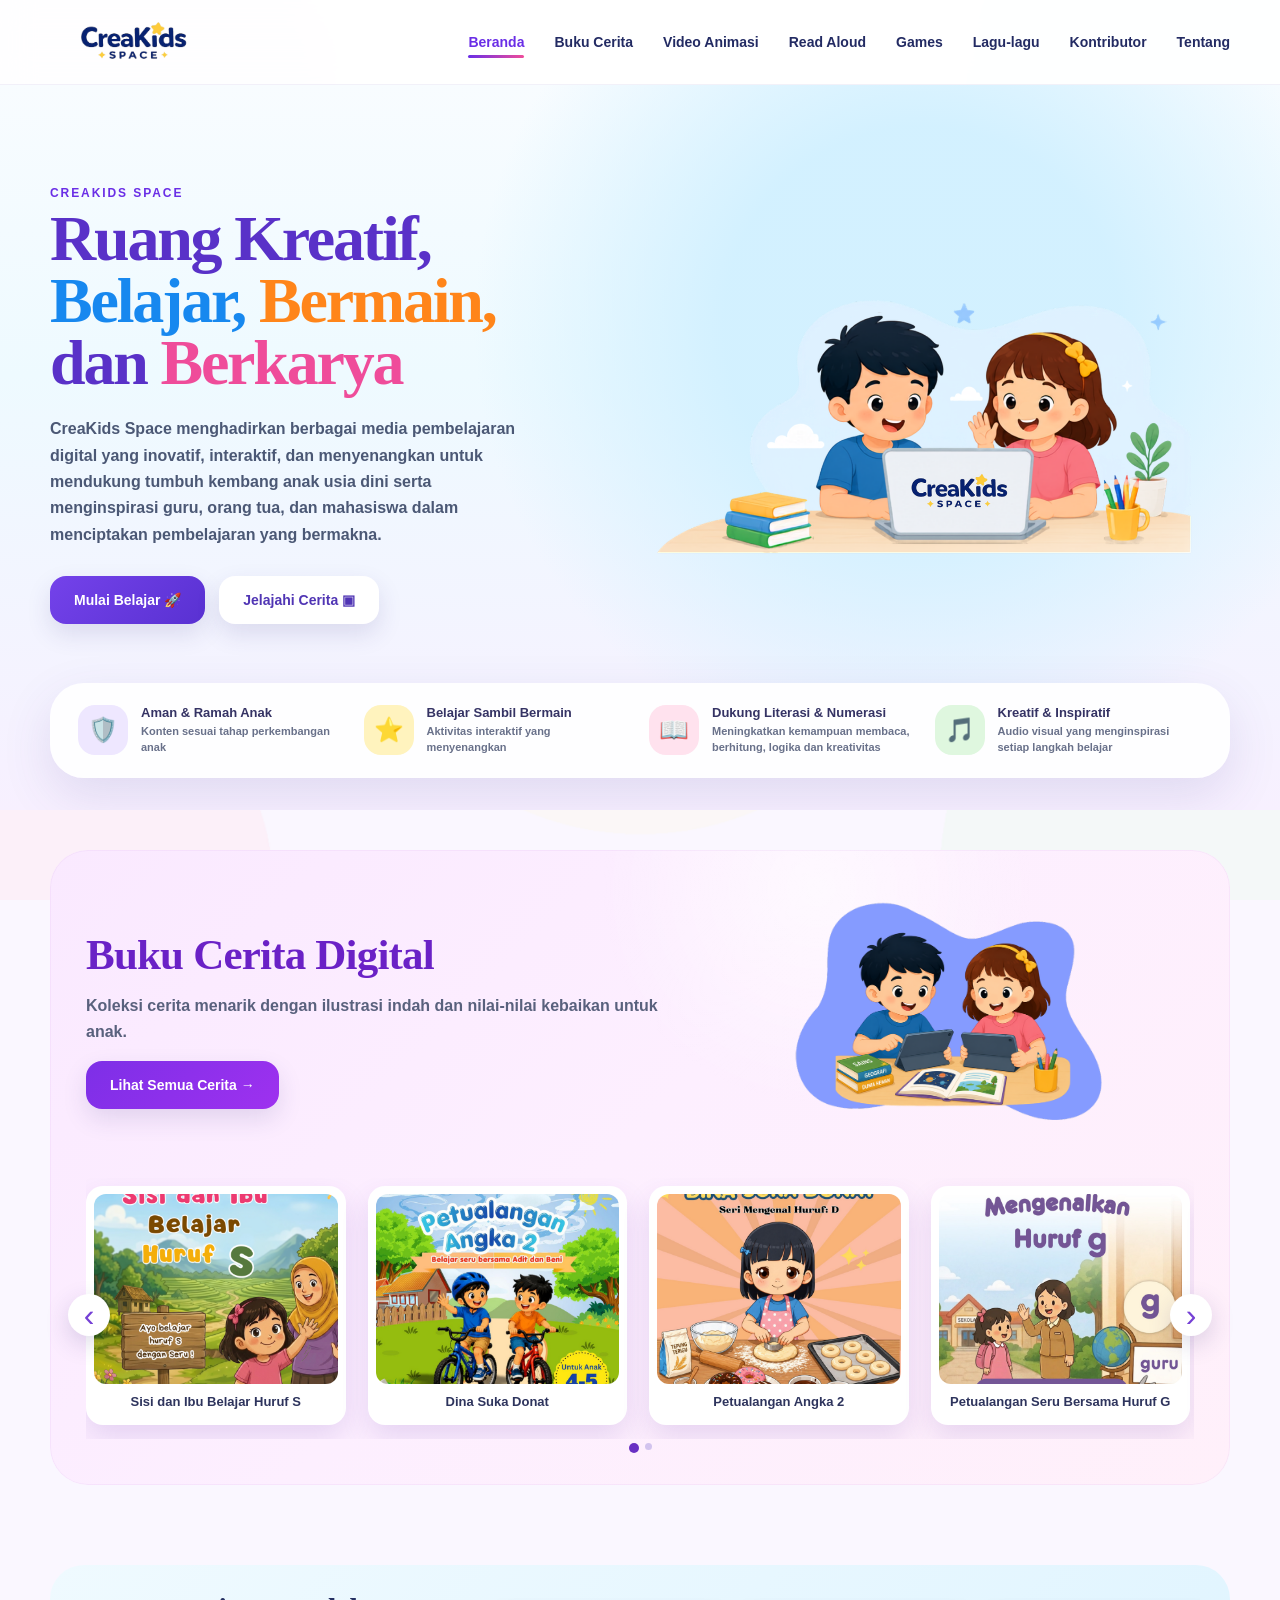
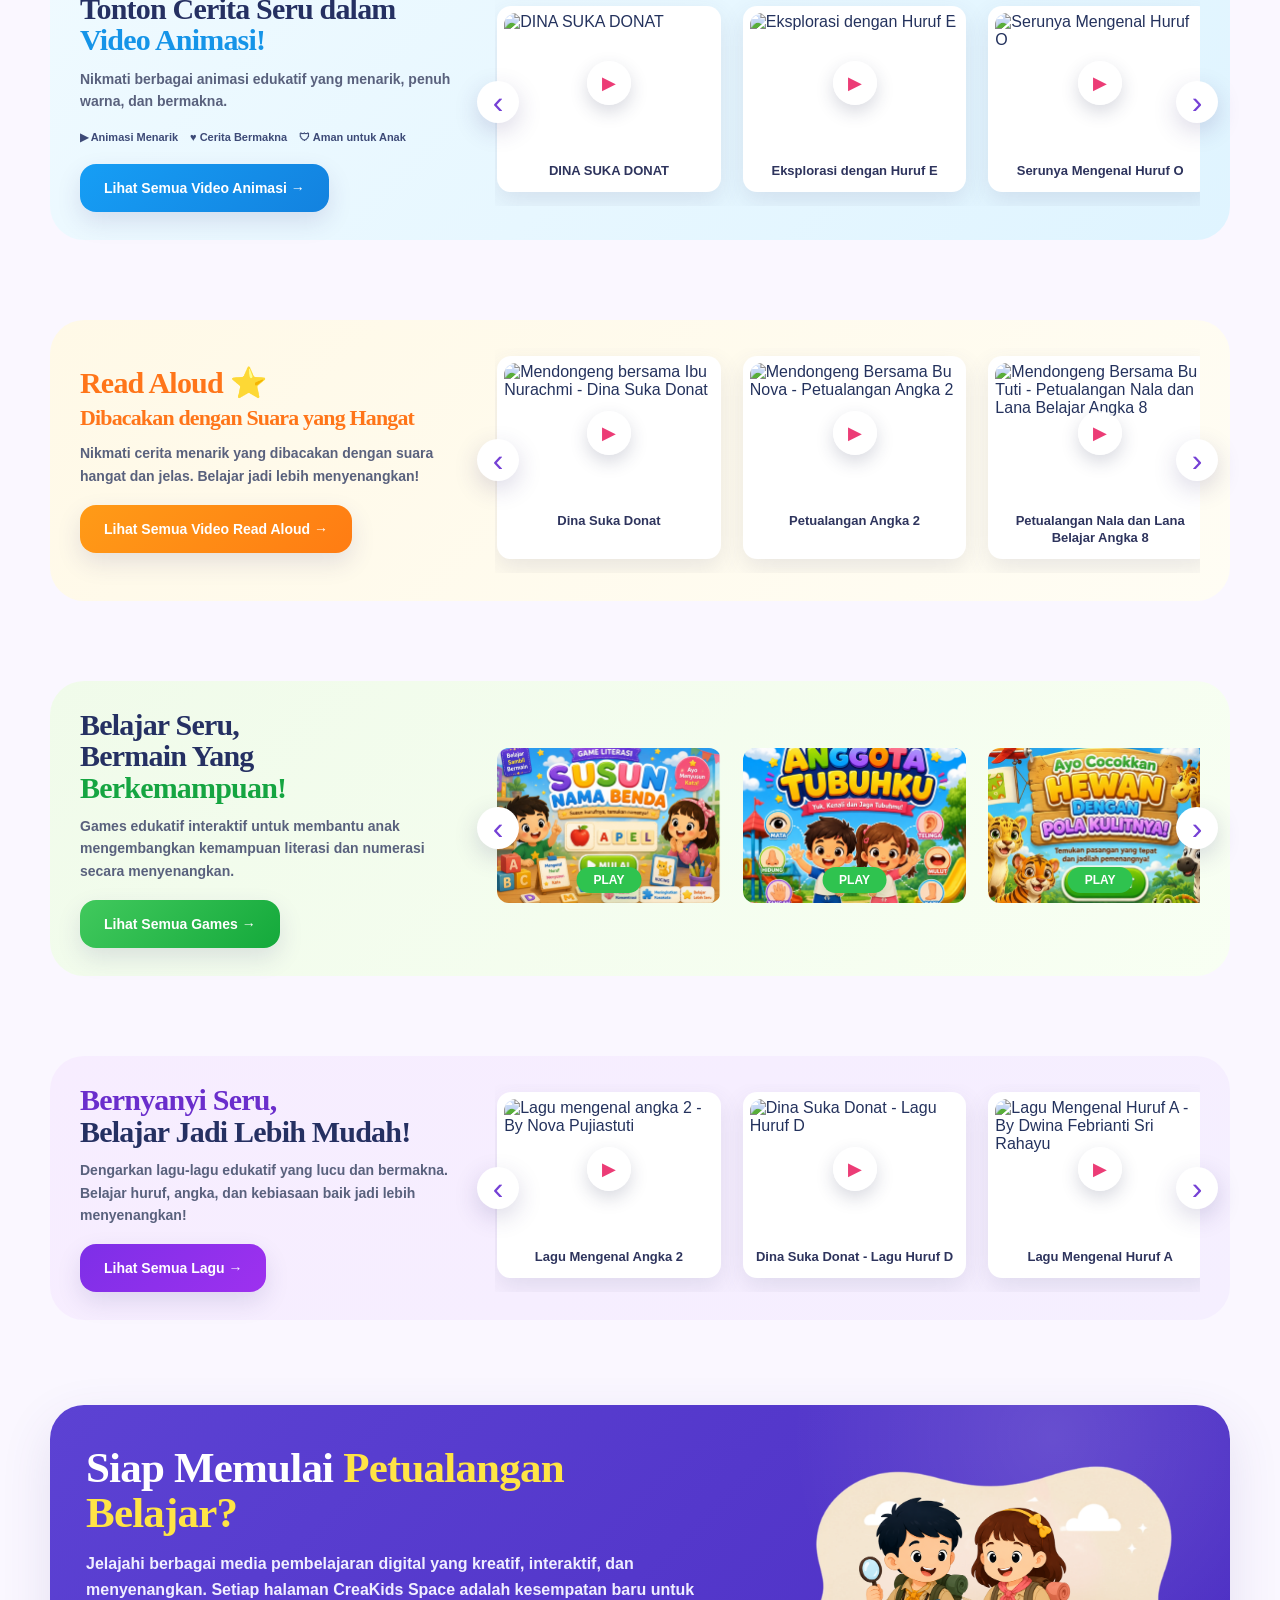
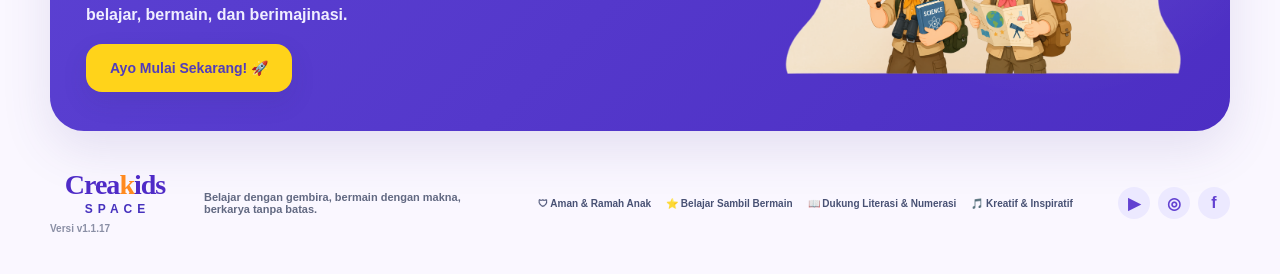
==== commit ae7deb34: "Update index.html" ====
--- a/index.html
+++ b/index.html
@@ -132,9 +132,9 @@
       <div class="mini-slider" data-slider="videos">
         <button class="slider-btn prev" aria-label="Sebelumnya">‹</button>
         <div class="slider-track">
-          <a class="video-card" href="https://www.youtube.com/watch?v=fVzHYLf05-w" target="_blank" rel="noopener noreferrer"><div class="video-thumb"><img src="https://img.youtube.com/vi/fVzHYLf05-w/hqdefault.png" alt="DINA SUKA DONAT"><span class="video-play">▶</span></div><h3>DINA SUKA DONAT</h3></a>
-          <a class="video-card" href="https://www.youtube.com/watch?v=VUB03U_pDFM" target="_blank" rel="noopener noreferrer"><div class="video-thumb"><img src="https://img.youtube.com/vi/VUB03U_pDFM/hqdefault.png" alt="Eksplorasi dengan Huruf E"><span class="video-play">▶</span></div><h3>Eksplorasi dengan Huruf E</h3></a>
-          <a class="video-card" href="https://www.youtube.com/watch?v=eotLNRExDcc" target="_blank" rel="noopener noreferrer"><div class="video-thumb"><img src="https://img.youtube.com/vi/eotLNRExDcc/hqdefault.png" alt="Serunya Mengenal Huruf O"><span class="video-play">▶</span></div><h3>Serunya Mengenal Huruf O</h3></a>
+          <a class="video-card" href="https://www.youtube.com/watch?v=fVzHYLf05-w" target="_blank" rel="noopener noreferrer"><div class="video-thumb"><img src="https://img.youtube.com/vi/fVzHYLf05-w/hqdefault.jpg" alt="DINA SUKA DONAT"><span class="video-play">▶</span></div><h3>DINA SUKA DONAT</h3></a>
+          <a class="video-card" href="https://www.youtube.com/watch?v=VUB03U_pDFM" target="_blank" rel="noopener noreferrer"><div class="video-thumb"><img src="https://img.youtube.com/vi/VUB03U_pDFM/hqdefault.jpg" alt="Eksplorasi dengan Huruf E"><span class="video-play">▶</span></div><h3>Eksplorasi dengan Huruf E</h3></a>
+          <a class="video-card" href="https://www.youtube.com/watch?v=eotLNRExDcc" target="_blank" rel="noopener noreferrer"><div class="video-thumb"><img src="https://img.youtube.com/vi/eotLNRExDcc/hqdefault.jpg" alt="Serunya Mengenal Huruf O"><span class="video-play">▶</span></div><h3>Serunya Mengenal Huruf O</h3></a>
           <a class="video-card" href="video-animasi.html"><div class="video-thumb"><img src="assets/images/posters/animasi/animasi-04.png" alt="Bermain Bersama Izza"><span class="video-play">▶</span></div><h3>Serunya Bermain Bersama Izza</h3></a>
         </div>
         <button class="slider-btn next" aria-label="Berikutnya">›</button>
@@ -153,9 +153,9 @@
       <div class="mini-slider" data-slider="readaloud">
         <button class="slider-btn prev" aria-label="Sebelumnya">‹</button>
         <div class="slider-track">
-          <a class="video-card" href="https://www.youtube.com/watch?v=j6-NoJGIsYQ" target="_blank" rel="noopener noreferrer"><div class="video-thumb"><img src="https://img.youtube.com/vi/j6-NoJGIsYQ/hqdefault.png" alt="Mendongeng bersama Ibu Nurachmi - Dina Suka Donat"><span class="video-play">▶</span></div><h3>Dina Suka Donat</h3></a>
-          <a class="video-card" href="https://www.youtube.com/watch?v=bRQetRttmdA" target="_blank" rel="noopener noreferrer"><div class="video-thumb"><img src="https://img.youtube.com/vi/bRQetRttmdA/hqdefault.png" alt="Mendongeng Bersama Bu Nova - Petualangan Angka 2"><span class="video-play">▶</span></div><h3>Petualangan Angka 2</h3></a>
-          <a class="video-card" href="https://www.youtube.com/watch?v=UnTnBEAt4-U" target="_blank" rel="noopener noreferrer"><div class="video-thumb"><img src="https://img.youtube.com/vi/UnTnBEAt4-U/hqdefault.png" alt="Mendongeng Bersama Bu Tuti - Petualangan Nala dan Lana Belajar Angka 8"><span class="video-play">▶</span></div><h3>Petualangan Nala dan Lana Belajar Angka 8</h3></a>
+          <a class="video-card" href="https://www.youtube.com/watch?v=j6-NoJGIsYQ" target="_blank" rel="noopener noreferrer"><div class="video-thumb"><img src="https://img.youtube.com/vi/j6-NoJGIsYQ/hqdefault.jpg" alt="Mendongeng bersama Ibu Nurachmi - Dina Suka Donat"><span class="video-play">▶</span></div><h3>Dina Suka Donat</h3></a>
+          <a class="video-card" href="https://www.youtube.com/watch?v=bRQetRttmdA" target="_blank" rel="noopener noreferrer"><div class="video-thumb"><img src="https://img.youtube.com/vi/bRQetRttmdA/hqdefault.jpg" alt="Mendongeng Bersama Bu Nova - Petualangan Angka 2"><span class="video-play">▶</span></div><h3>Petualangan Angka 2</h3></a>
+          <a class="video-card" href="https://www.youtube.com/watch?v=UnTnBEAt4-U" target="_blank" rel="noopener noreferrer"><div class="video-thumb"><img src="https://img.youtube.com/vi/UnTnBEAt4-U/hqdefault.jpg" alt="Mendongeng Bersama Bu Tuti - Petualangan Nala dan Lana Belajar Angka 8"><span class="video-play">▶</span></div><h3>Petualangan Nala dan Lana Belajar Angka 8</h3></a>
           <a class="video-card" href="read-aloud.html"><div class="video-thumb"><img src="assets/images/posters/readaloud/readaloud-04.png" alt="Resep Sup Pelangi Ibu"><span class="video-play">▶</span></div><h3>Resep Sup Pelangi Ibu</h3></a>
         </div>
         <button class="slider-btn next" aria-label="Berikutnya">›</button>
@@ -195,9 +195,9 @@
       <div class="mini-slider" data-slider="songs">
         <button class="slider-btn prev" aria-label="Sebelumnya">‹</button>
         <div class="slider-track">
-          <a class="video-card" href="https://www.youtube.com/watch?v=C5x792xKvvg" target="_blank" rel="noopener noreferrer"><div class="video-thumb"><img src="https://img.youtube.com/vi/C5x792xKvvg/hqdefault.png" alt="Lagu mengenal angka 2 - By Nova Pujiastuti"><span class="video-play">▶</span></div><h3>Lagu Mengenal Angka 2</h3></a>
-          <a class="video-card" href="https://www.youtube.com/watch?v=lPqcZzbYwmc" target="_blank" rel="noopener noreferrer"><div class="video-thumb"><img src="https://img.youtube.com/vi/lPqcZzbYwmc/hqdefault.png" alt="Dina Suka Donat - Lagu Huruf D"><span class="video-play">▶</span></div><h3>Dina Suka Donat - Lagu Huruf D</h3></a>
-          <a class="video-card" href="https://www.youtube.com/watch?v=4taHpDwOaGk" target="_blank" rel="noopener noreferrer"><div class="video-thumb"><img src="https://img.youtube.com/vi/4taHpDwOaGk/hqdefault.png" alt="Lagu Mengenal Huruf A - By Dwina Febrianti Sri Rahayu"><span class="video-play">▶</span></div><h3>Lagu Mengenal Huruf A</h3></a>
+          <a class="video-card" href="https://www.youtube.com/watch?v=C5x792xKvvg" target="_blank" rel="noopener noreferrer"><div class="video-thumb"><img src="https://img.youtube.com/vi/C5x792xKvvg/hqdefault.jpg" alt="Lagu mengenal angka 2 - By Nova Pujiastuti"><span class="video-play">▶</span></div><h3>Lagu Mengenal Angka 2</h3></a>
+          <a class="video-card" href="https://www.youtube.com/watch?v=lPqcZzbYwmc" target="_blank" rel="noopener noreferrer"><div class="video-thumb"><img src="https://img.youtube.com/vi/lPqcZzbYwmc/hqdefault.jpg" alt="Dina Suka Donat - Lagu Huruf D"><span class="video-play">▶</span></div><h3>Dina Suka Donat - Lagu Huruf D</h3></a>
+          <a class="video-card" href="https://www.youtube.com/watch?v=4taHpDwOaGk" target="_blank" rel="noopener noreferrer"><div class="video-thumb"><img src="https://img.youtube.com/vi/4taHpDwOaGk/hqdefault.jpg" alt="Lagu Mengenal Huruf A - By Dwina Febrianti Sri Rahayu"><span class="video-play">▶</span></div><h3>Lagu Mengenal Huruf A</h3></a>
           <a class="video-card" href="lagu-lagu.html"><div class="video-thumb"><img src="assets/images/posters/lagu/lagu-04.png" alt="Lagu Mengenal Huruf I"><span class="video-play">▶</span></div><h3>Lagu Mengenal Huruf I</h3></a>
         </div>
         <button class="slider-btn next" aria-label="Berikutnya">›</button>
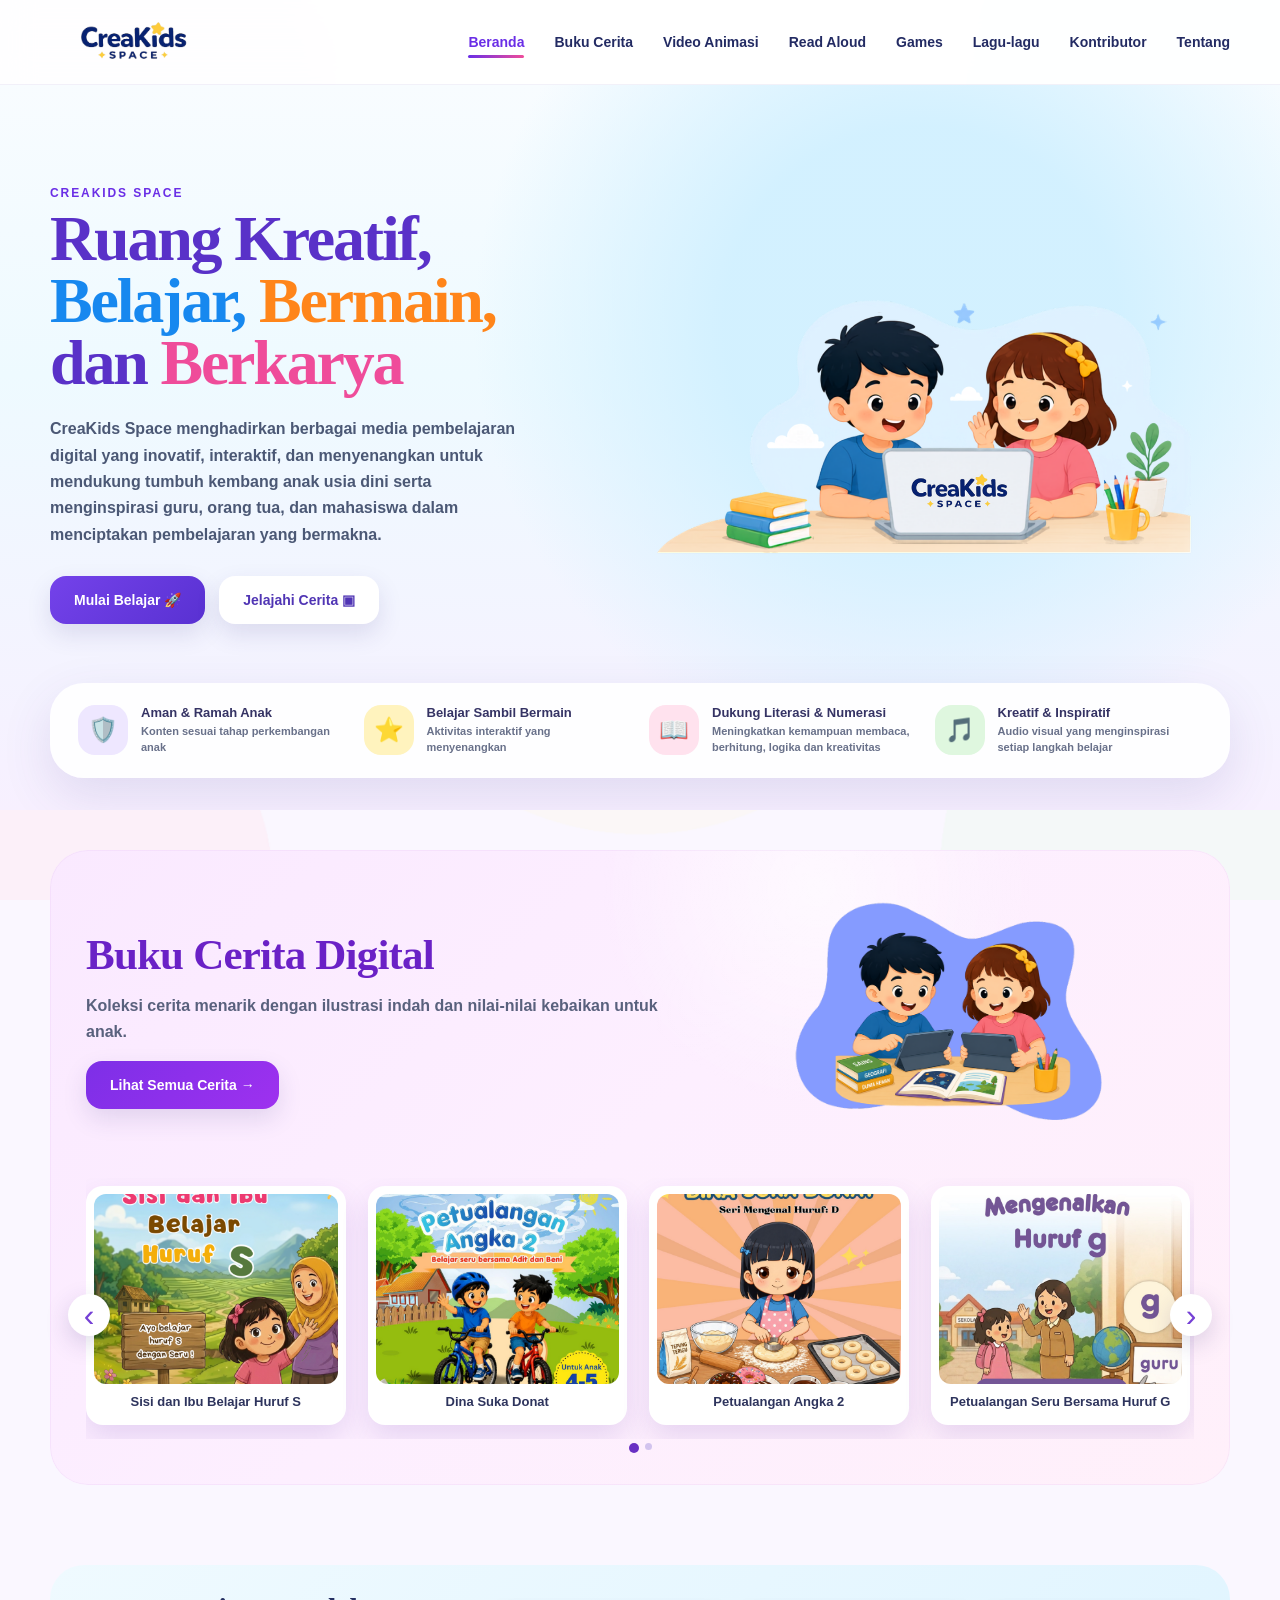
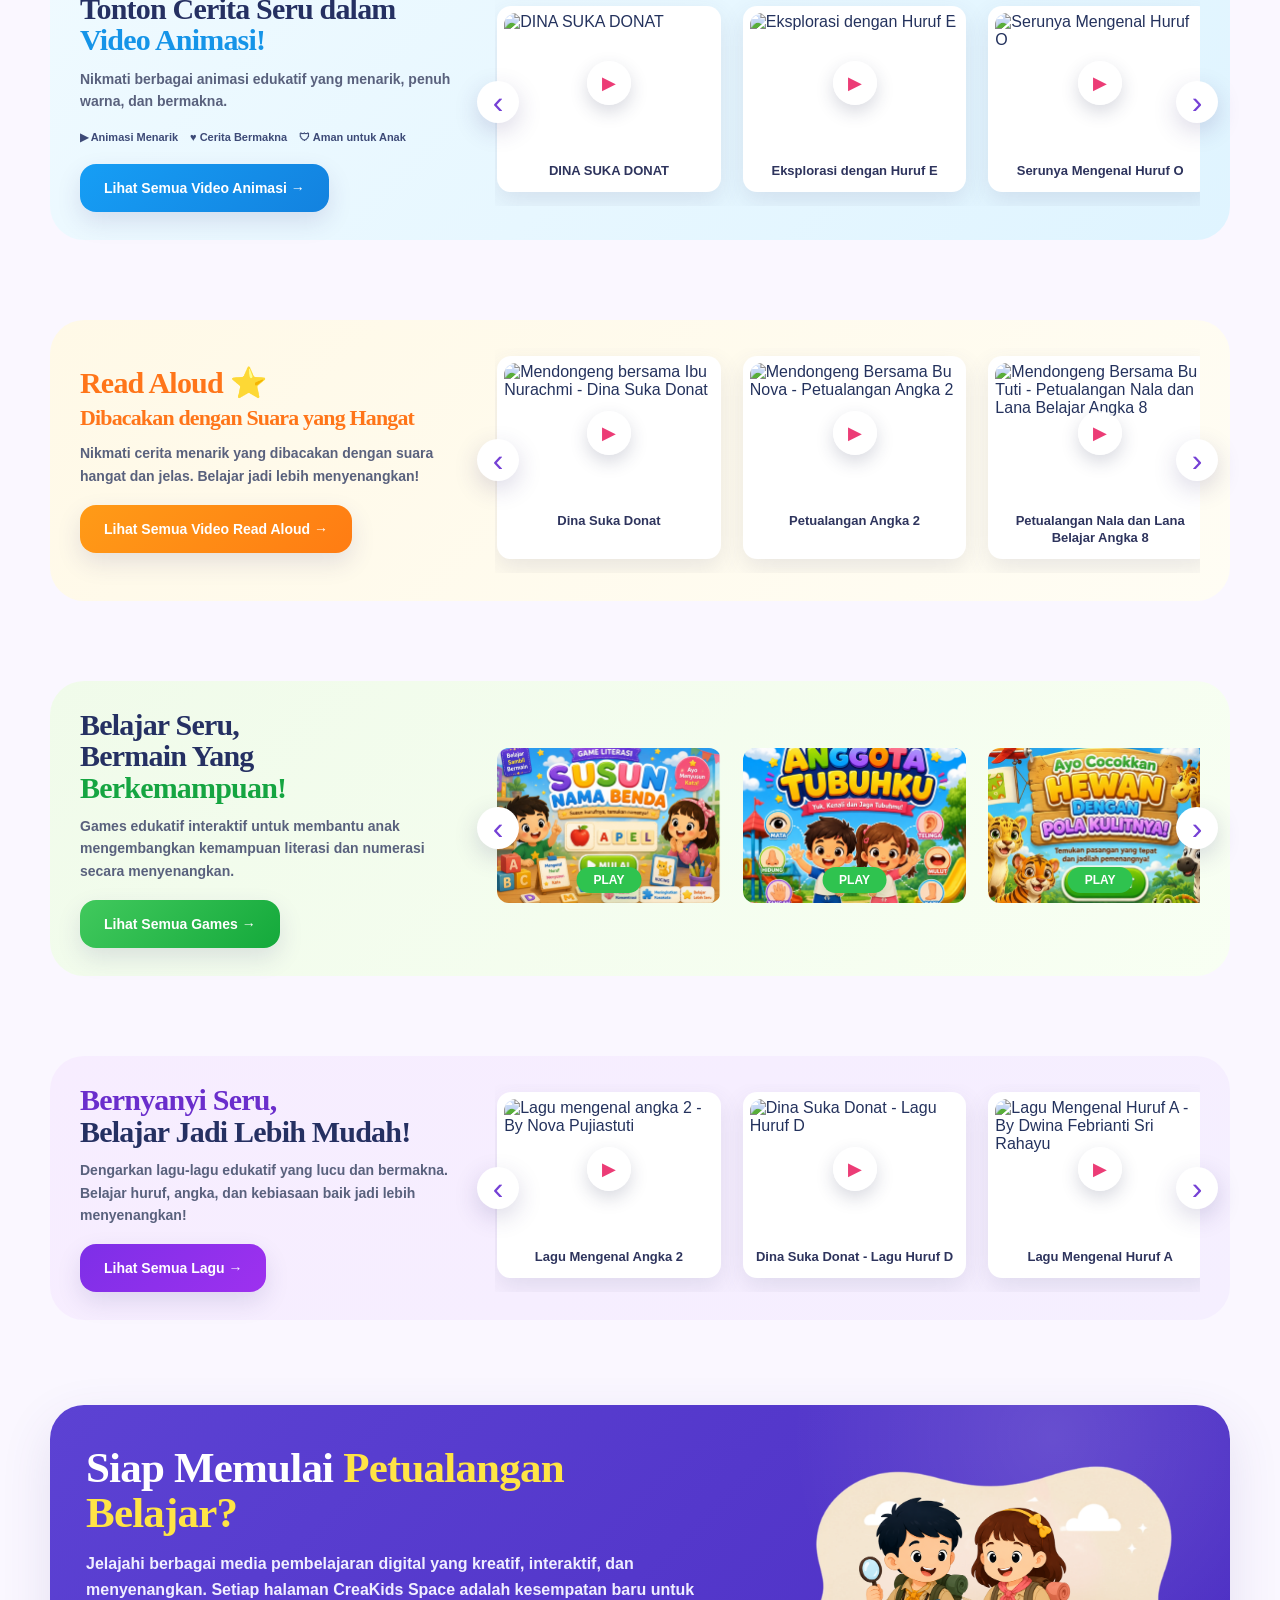
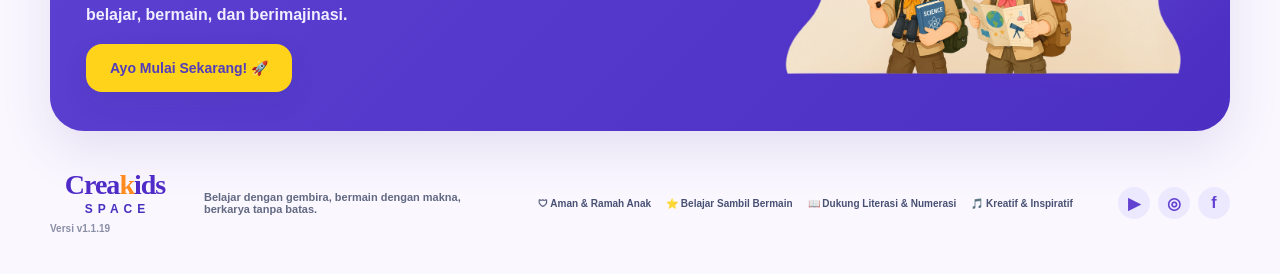
==== commit 45dea17d: "Update index.html" ====
--- a/index.html
+++ b/index.html
@@ -4,7 +4,7 @@
   <meta charset="UTF-8" />
   <meta name="viewport" content="width=device-width, initial-scale=1.0" />
   <meta name="description" content="CreaKids Space - ruang kreatif untuk belajar, bermain, dan berkarya." />
-  <meta name="application-version" content="v1.1.5" />
+  <meta name="application-version" content="v1.1.19" />
   <title>CreaKids Space</title>
   <link rel="icon" type="image/png" href="assets/images/logo/logo.png">
 
@@ -231,7 +231,7 @@
         <span class="brand-main">Crea<span>k</span>ids</span>
         <small>SPACE</small>
       </a>
-      <div class="version-badge">Versi v1.1.17</div>
+      <div class="version-badge">Versi v1.1.19</div>
     </div>
 
     <p>Belajar dengan gembira, bermain dengan makna, berkarya tanpa batas.</p>
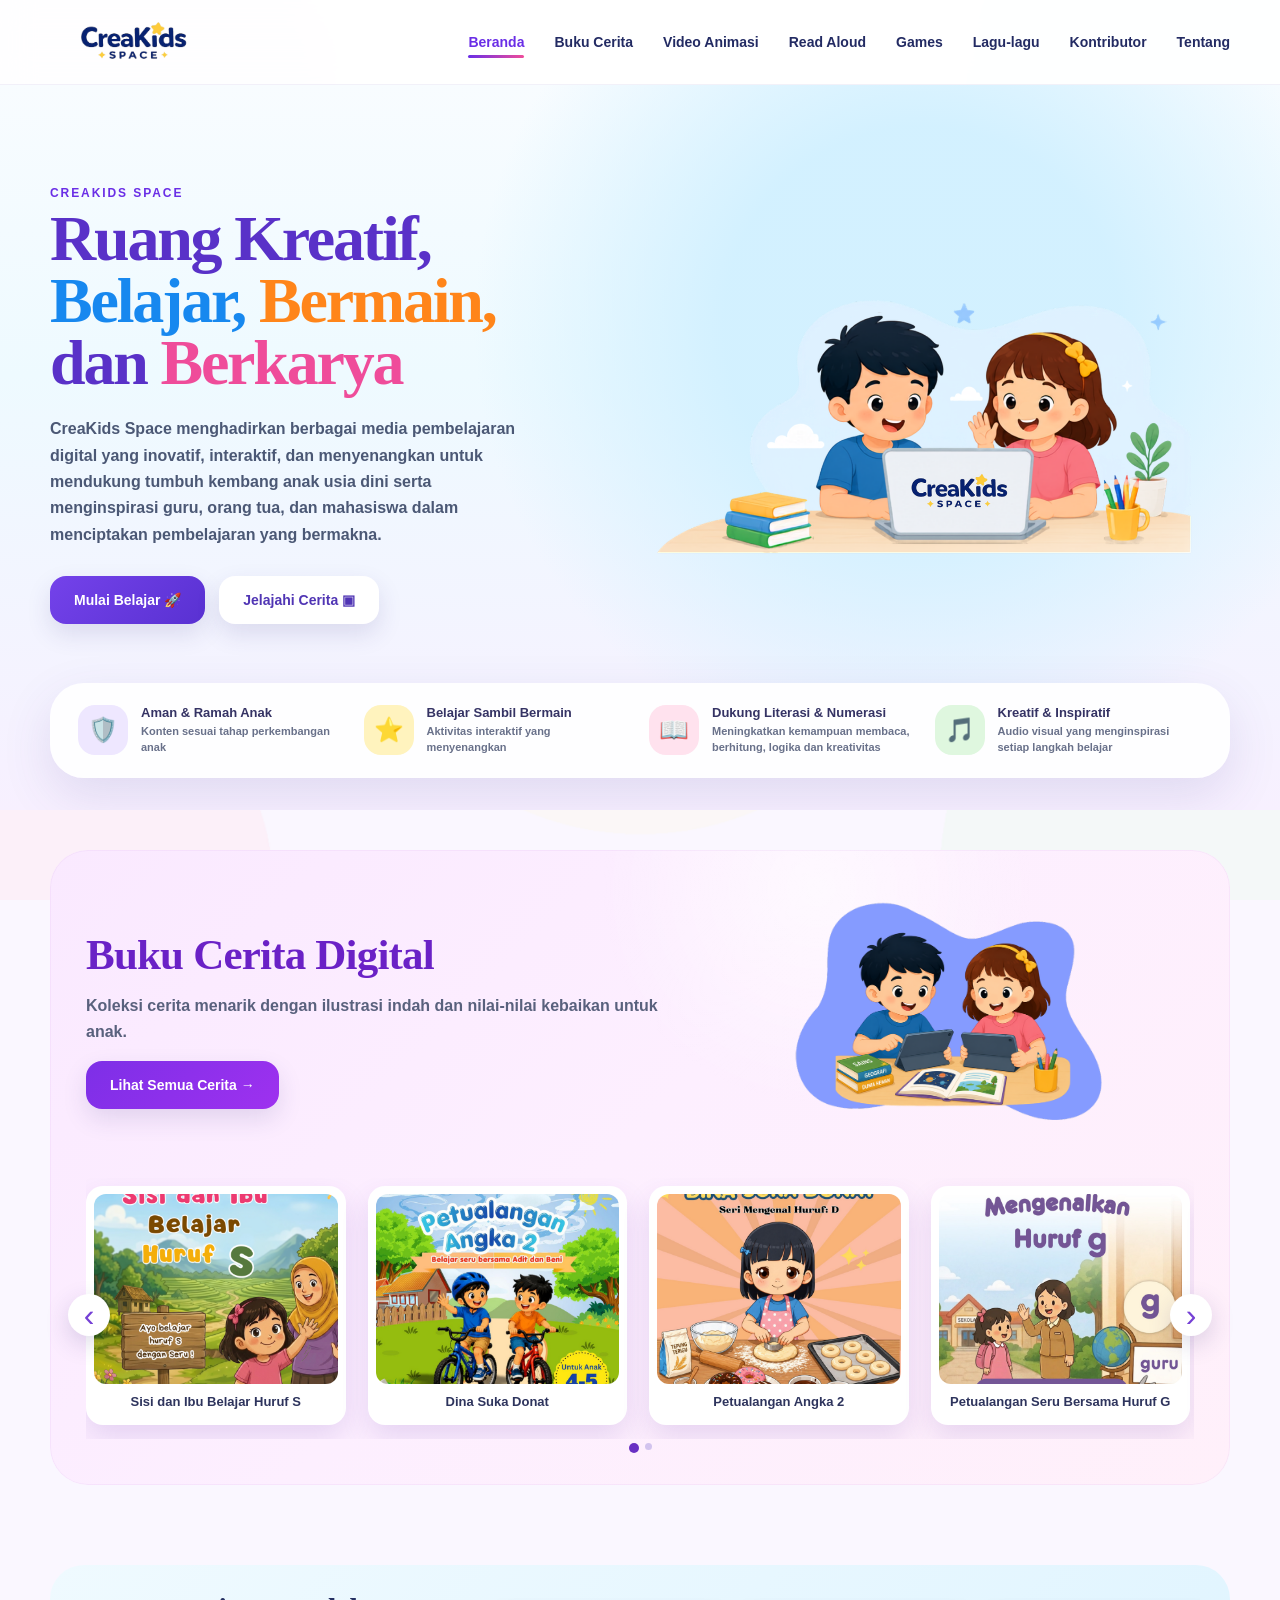
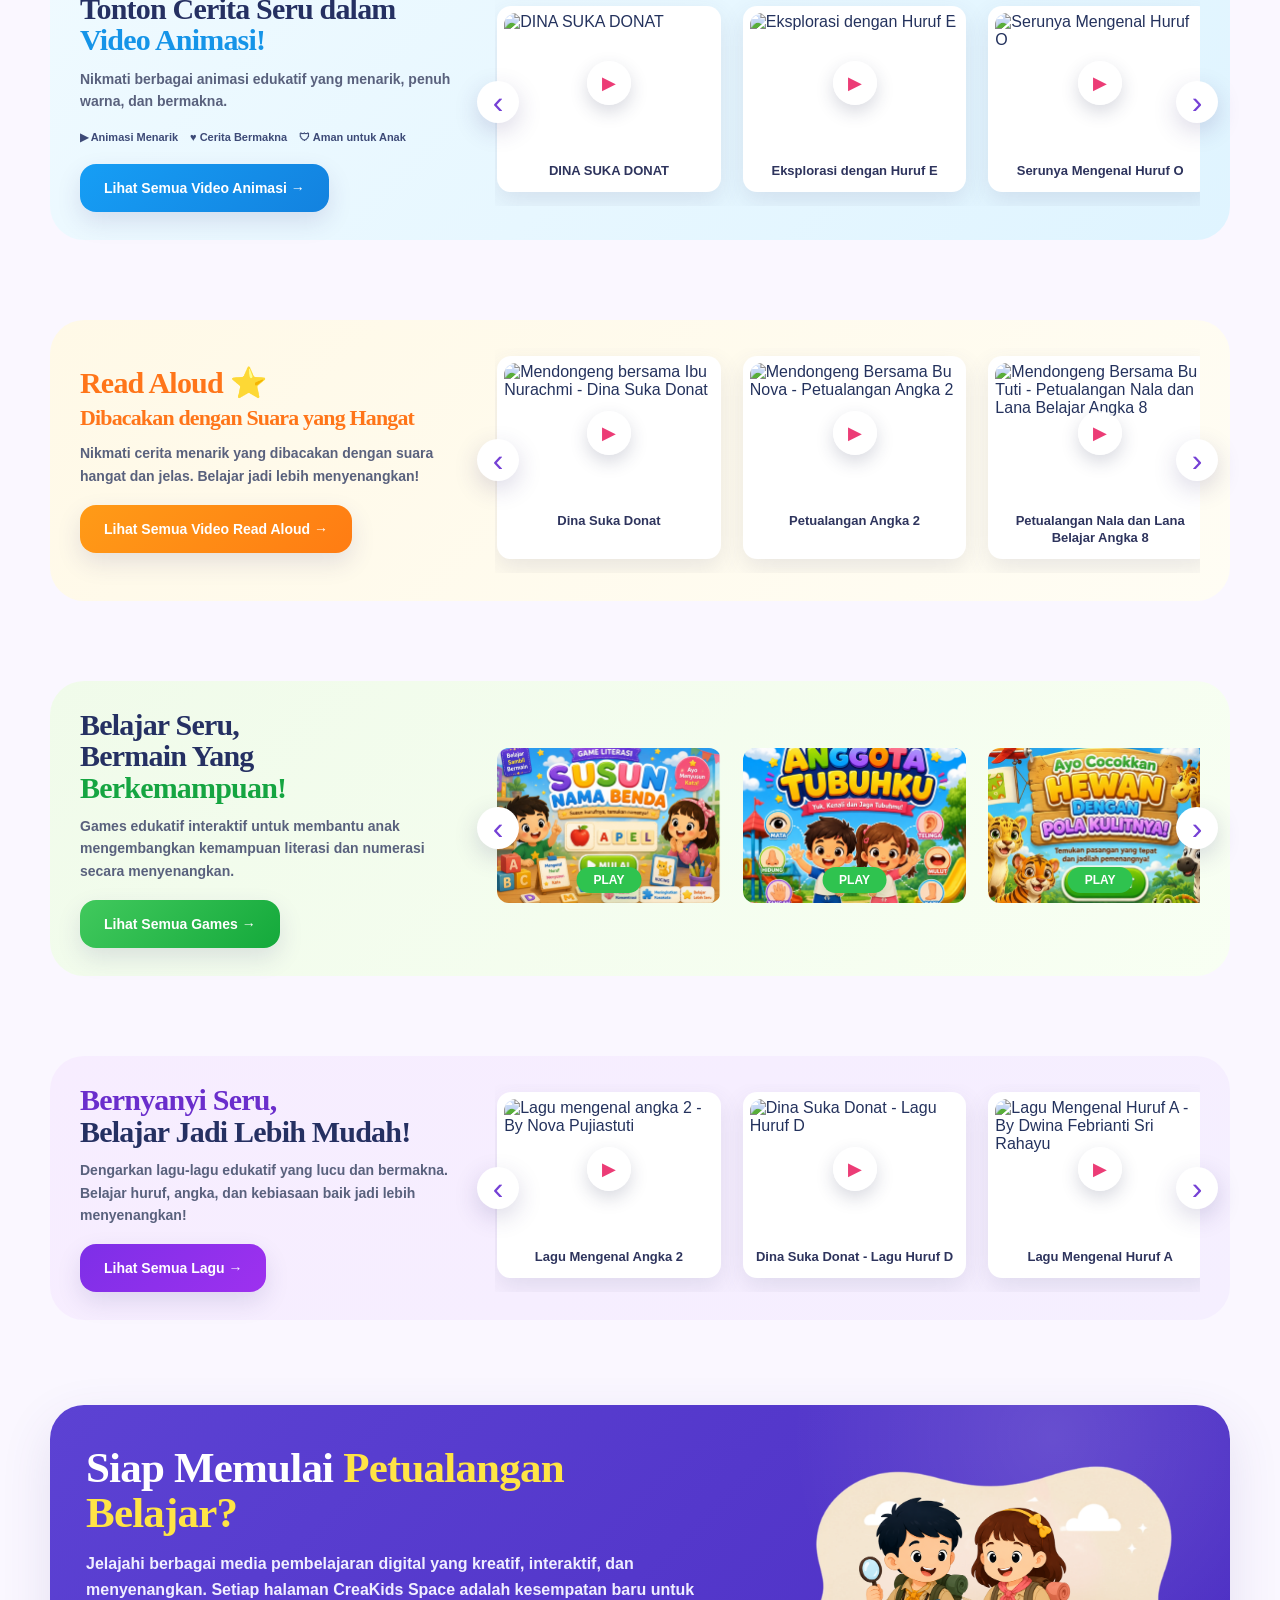
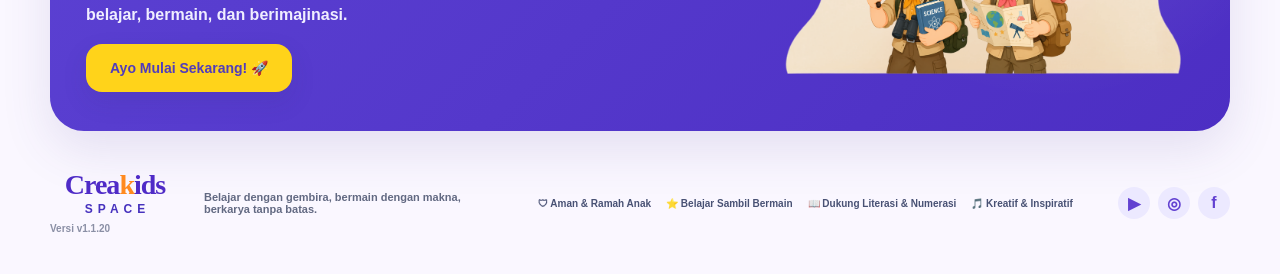
==== commit 0020e865: "Add files via upload" ====
--- a/index.html
+++ b/index.html
@@ -4,14 +4,14 @@
   <meta charset="UTF-8" />
   <meta name="viewport" content="width=device-width, initial-scale=1.0" />
   <meta name="description" content="CreaKids Space - ruang kreatif untuk belajar, bermain, dan berkarya." />
-  <meta name="application-version" content="v1.1.19" />
+  <meta name="application-version" content="v1.1.20" />
   <title>CreaKids Space</title>
   <link rel="icon" type="image/png" href="assets/images/logo/logo.png">
 
   <link rel="preconnect" href="https://fonts.googleapis.com">
   <link rel="preconnect" href="https://fonts.gstatic.com" crossorigin>
   <link href="https://fonts.googleapis.com/css2?family=Baloo+2:wght@500;600;700;800&family=Nunito:wght@400;600;700;800;900&display=swap" rel="stylesheet">
-  <link rel="stylesheet" href="assets/css/home.css" />
+  <link rel="stylesheet" href="assets/css/home.css?v=1.1.20" />
 </head>
 <body>
 
@@ -231,7 +231,7 @@
         <span class="brand-main">Crea<span>k</span>ids</span>
         <small>SPACE</small>
       </a>
-      <div class="version-badge">Versi v1.1.19</div>
+      <div class="version-badge">Versi v1.1.20</div>
     </div>
 
     <p>Belajar dengan gembira, bermain dengan makna, berkarya tanpa batas.</p>
@@ -253,4 +253,4 @@
 
 <script src="assets/js/home.js"></script>
 </body>
-</html>
+</html>
--- a/assets/css/home.css
+++ b/assets/css/home.css
@@ -1089,3 +1089,63 @@
   object-fit: cover !important;
   object-position: center !important;
 }
+
+
+/* v1.1.19 — Mobile homepage hero spacing fix
+   Menghapus tinggi paksa pada hero mobile agar tidak menyisakan ruang kosong berlebihan.
+   Asset hero tetap ditampilkan utuh tanpa crop. */
+@media (max-width: 600px) {
+  .hero {
+    padding-top: 28px;
+    padding-bottom: 18px;
+  }
+
+  .hero-grid {
+    min-height: 0 !important;
+    gap: 10px !important;
+    align-items: start;
+  }
+
+  .hero-copy {
+    margin: 0;
+  }
+
+  .eyebrow {
+    margin-bottom: 5px;
+  }
+
+  .hero h1 {
+    font-size: clamp(36px, 10.5vw, 43px);
+    line-height: 0.98;
+  }
+
+  .lead {
+    margin-top: 16px;
+    margin-bottom: 20px;
+    line-height: 1.5;
+  }
+
+  .hero-actions {
+    gap: 10px;
+  }
+
+  .hero-visual {
+    height: auto !important;
+    min-height: 0 !important;
+    margin-top: 4px;
+    margin-bottom: 0;
+  }
+
+  .hero-visual img {
+    display: block !important;
+    width: 100% !important;
+    max-width: 100% !important;
+    height: auto !important;
+    min-height: 0 !important;
+    margin: 0 auto !important;
+  }
+
+  .feature-strip {
+    margin-top: 14px;
+  }
+}
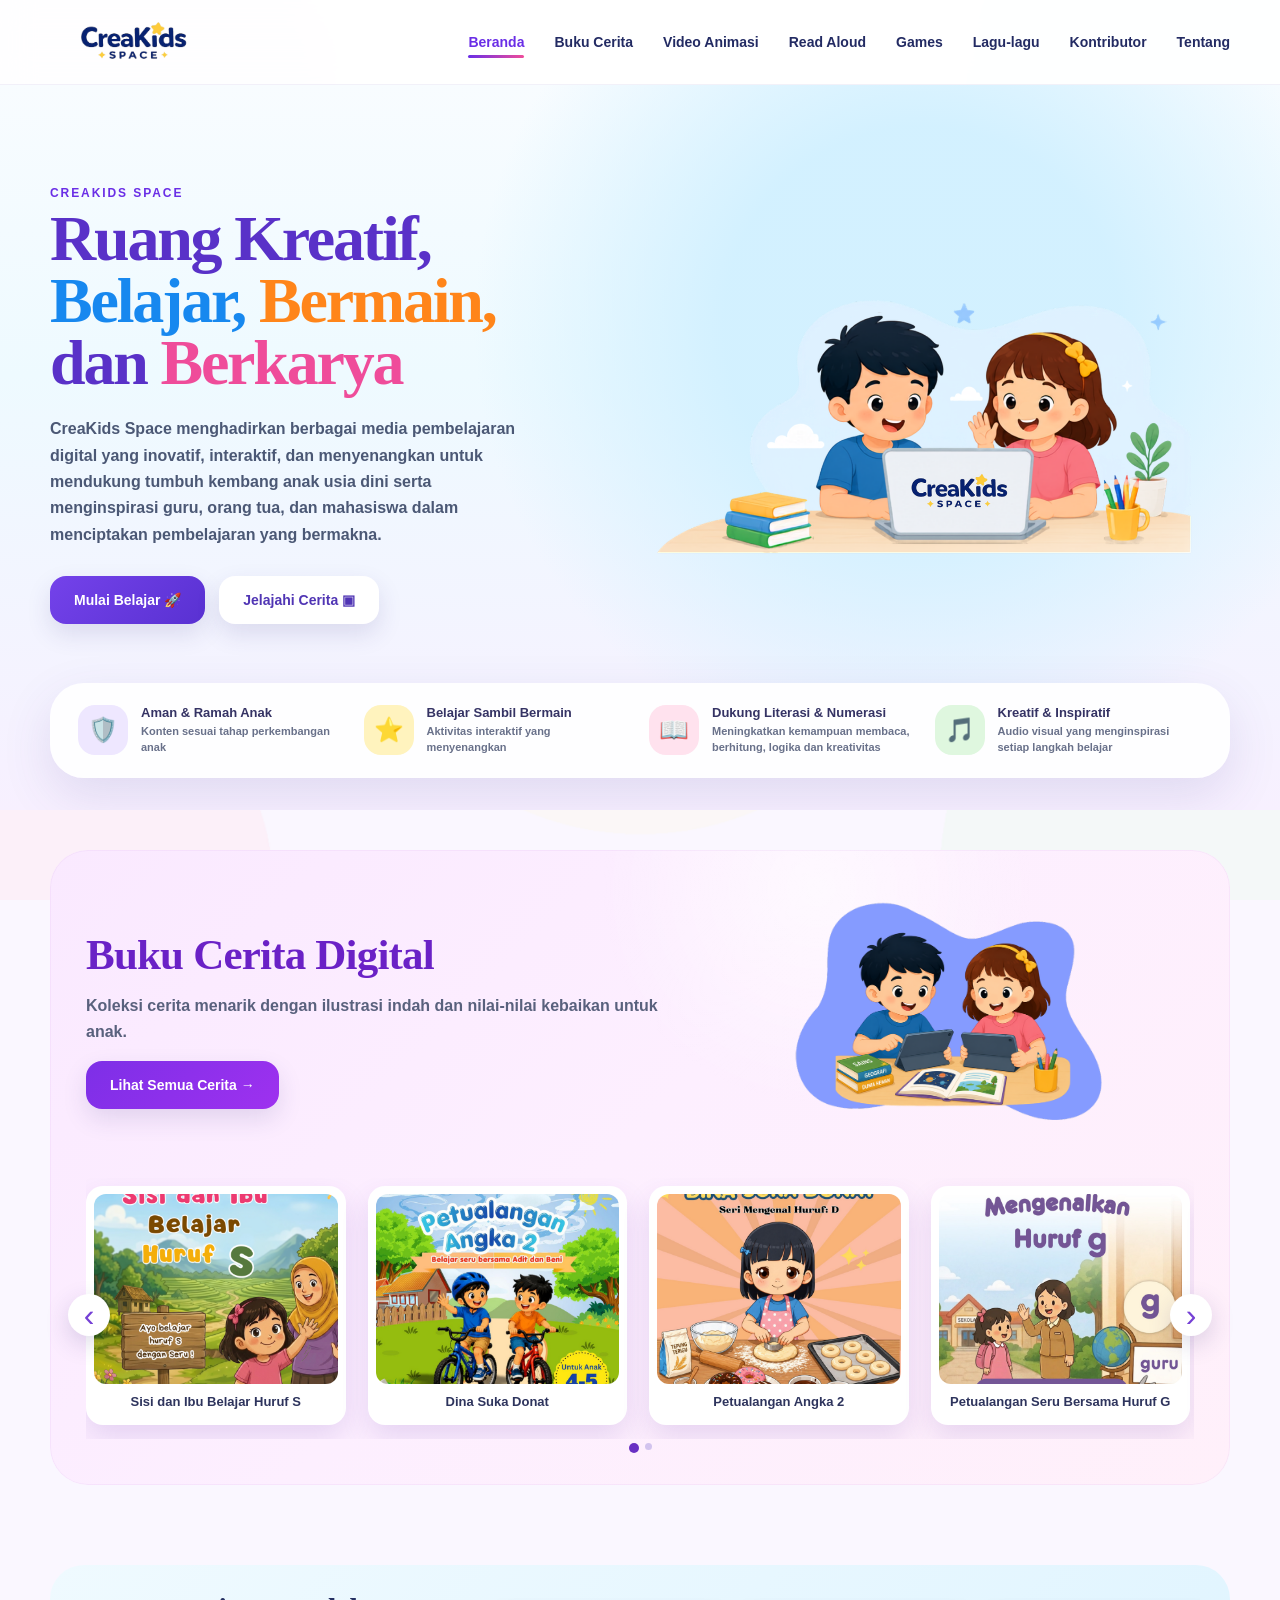
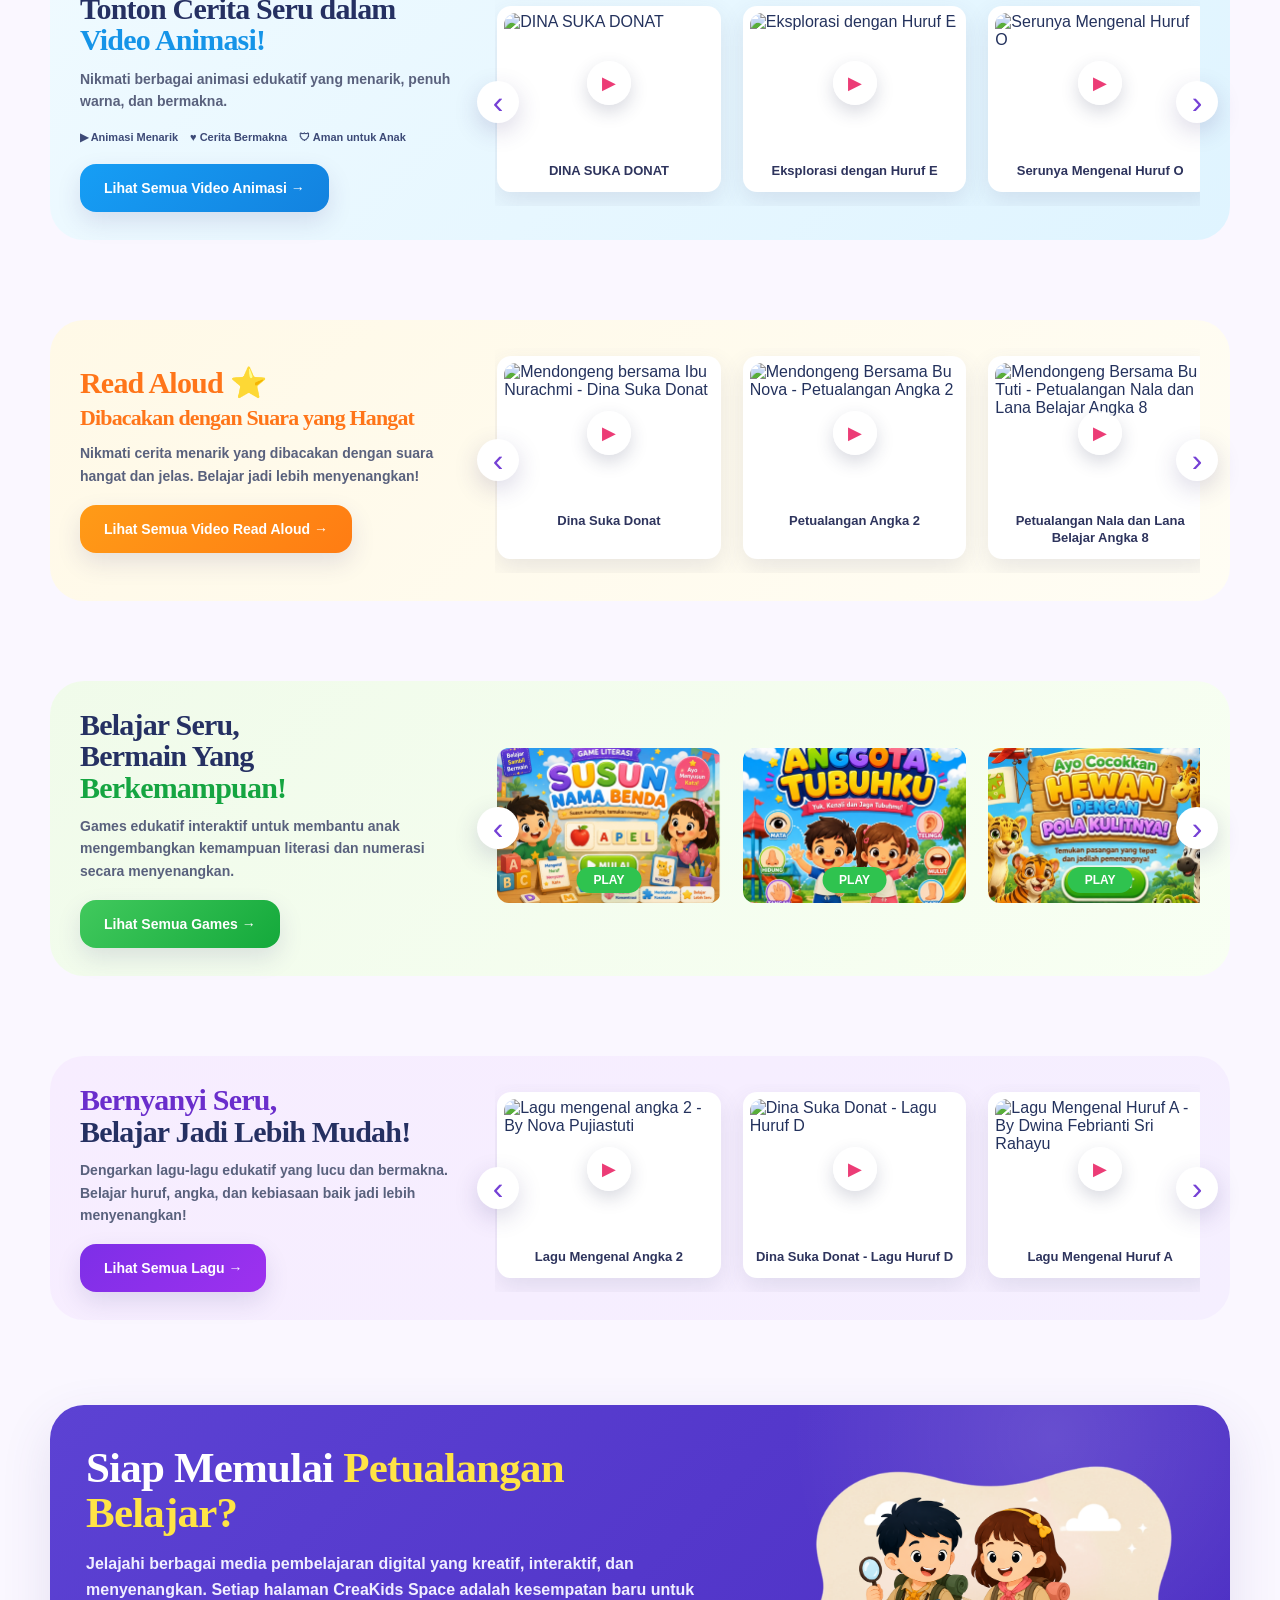
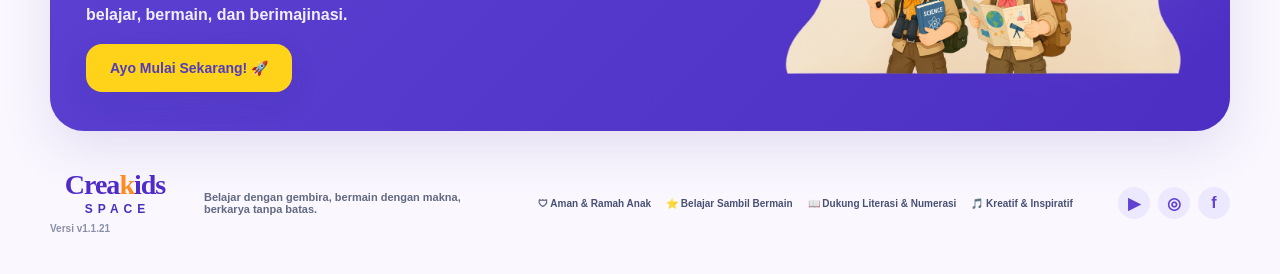
==== commit 3e7aa27b: "Add files via upload" ====
--- a/index.html
+++ b/index.html
@@ -4,7 +4,7 @@
   <meta charset="UTF-8" />
   <meta name="viewport" content="width=device-width, initial-scale=1.0" />
   <meta name="description" content="CreaKids Space - ruang kreatif untuk belajar, bermain, dan berkarya." />
-  <meta name="application-version" content="v1.1.20" />
+  <meta name="application-version" content="v1.1.21" />
   <title>CreaKids Space</title>
   <link rel="icon" type="image/png" href="assets/images/logo/logo.png">
 
@@ -135,7 +135,7 @@
           <a class="video-card" href="https://www.youtube.com/watch?v=fVzHYLf05-w" target="_blank" rel="noopener noreferrer"><div class="video-thumb"><img src="https://img.youtube.com/vi/fVzHYLf05-w/hqdefault.jpg" alt="DINA SUKA DONAT"><span class="video-play">▶</span></div><h3>DINA SUKA DONAT</h3></a>
           <a class="video-card" href="https://www.youtube.com/watch?v=VUB03U_pDFM" target="_blank" rel="noopener noreferrer"><div class="video-thumb"><img src="https://img.youtube.com/vi/VUB03U_pDFM/hqdefault.jpg" alt="Eksplorasi dengan Huruf E"><span class="video-play">▶</span></div><h3>Eksplorasi dengan Huruf E</h3></a>
           <a class="video-card" href="https://www.youtube.com/watch?v=eotLNRExDcc" target="_blank" rel="noopener noreferrer"><div class="video-thumb"><img src="https://img.youtube.com/vi/eotLNRExDcc/hqdefault.jpg" alt="Serunya Mengenal Huruf O"><span class="video-play">▶</span></div><h3>Serunya Mengenal Huruf O</h3></a>
-          <a class="video-card" href="video-animasi.html"><div class="video-thumb"><img src="assets/images/posters/animasi/animasi-04.png" alt="Bermain Bersama Izza"><span class="video-play">▶</span></div><h3>Serunya Bermain Bersama Izza</h3></a>
+          <a class="video-card" href="https://www.youtube.com/watch?v=0wiY87x77Ek&feature=youtu.be" target="_blank" rel="noopener noreferrer"><div class="video-thumb"><img src="assets/images/posters/animasi/animasi-04.png" alt="Bermain Bersama Izza"><span class="video-play">▶</span></div><h3>Serunya Bermain Bersama Izza</h3></a>
         </div>
         <button class="slider-btn next" aria-label="Berikutnya">›</button>
       </div>
@@ -156,7 +156,7 @@
           <a class="video-card" href="https://www.youtube.com/watch?v=j6-NoJGIsYQ" target="_blank" rel="noopener noreferrer"><div class="video-thumb"><img src="https://img.youtube.com/vi/j6-NoJGIsYQ/hqdefault.jpg" alt="Mendongeng bersama Ibu Nurachmi - Dina Suka Donat"><span class="video-play">▶</span></div><h3>Dina Suka Donat</h3></a>
           <a class="video-card" href="https://www.youtube.com/watch?v=bRQetRttmdA" target="_blank" rel="noopener noreferrer"><div class="video-thumb"><img src="https://img.youtube.com/vi/bRQetRttmdA/hqdefault.jpg" alt="Mendongeng Bersama Bu Nova - Petualangan Angka 2"><span class="video-play">▶</span></div><h3>Petualangan Angka 2</h3></a>
           <a class="video-card" href="https://www.youtube.com/watch?v=UnTnBEAt4-U" target="_blank" rel="noopener noreferrer"><div class="video-thumb"><img src="https://img.youtube.com/vi/UnTnBEAt4-U/hqdefault.jpg" alt="Mendongeng Bersama Bu Tuti - Petualangan Nala dan Lana Belajar Angka 8"><span class="video-play">▶</span></div><h3>Petualangan Nala dan Lana Belajar Angka 8</h3></a>
-          <a class="video-card" href="read-aloud.html"><div class="video-thumb"><img src="assets/images/posters/readaloud/readaloud-04.png" alt="Resep Sup Pelangi Ibu"><span class="video-play">▶</span></div><h3>Resep Sup Pelangi Ibu</h3></a>
+          <a class="video-card" href="https://www.youtube.com/watch?v=avDQXTDXsLs&feature=youtu.be" target="_blank" rel="noopener noreferrer"><div class="video-thumb"><img src="assets/images/posters/readaloud/readaloud-04.png" alt="Resep Sup Pelangi Ibu"><span class="video-play">▶</span></div><h3>Resep Sup Pelangi Ibu</h3></a>
         </div>
         <button class="slider-btn next" aria-label="Berikutnya">›</button>
       </div>
@@ -198,7 +198,7 @@
           <a class="video-card" href="https://www.youtube.com/watch?v=C5x792xKvvg" target="_blank" rel="noopener noreferrer"><div class="video-thumb"><img src="https://img.youtube.com/vi/C5x792xKvvg/hqdefault.jpg" alt="Lagu mengenal angka 2 - By Nova Pujiastuti"><span class="video-play">▶</span></div><h3>Lagu Mengenal Angka 2</h3></a>
           <a class="video-card" href="https://www.youtube.com/watch?v=lPqcZzbYwmc" target="_blank" rel="noopener noreferrer"><div class="video-thumb"><img src="https://img.youtube.com/vi/lPqcZzbYwmc/hqdefault.jpg" alt="Dina Suka Donat - Lagu Huruf D"><span class="video-play">▶</span></div><h3>Dina Suka Donat - Lagu Huruf D</h3></a>
           <a class="video-card" href="https://www.youtube.com/watch?v=4taHpDwOaGk" target="_blank" rel="noopener noreferrer"><div class="video-thumb"><img src="https://img.youtube.com/vi/4taHpDwOaGk/hqdefault.jpg" alt="Lagu Mengenal Huruf A - By Dwina Febrianti Sri Rahayu"><span class="video-play">▶</span></div><h3>Lagu Mengenal Huruf A</h3></a>
-          <a class="video-card" href="lagu-lagu.html"><div class="video-thumb"><img src="assets/images/posters/lagu/lagu-04.png" alt="Lagu Mengenal Huruf I"><span class="video-play">▶</span></div><h3>Lagu Mengenal Huruf I</h3></a>
+          <a class="video-card" href="https://www.youtube.com/watch?v=m-x_8wB1THE&feature=youtu.be" target="_blank" rel="noopener noreferrer"><div class="video-thumb"><img src="assets/images/posters/lagu/lagu-04.png" alt="Lagu Mengenal Huruf I"><span class="video-play">▶</span></div><h3>Lagu Mengenal Huruf I</h3></a>
         </div>
         <button class="slider-btn next" aria-label="Berikutnya">›</button>
       </div>
@@ -231,7 +231,7 @@
         <span class="brand-main">Crea<span>k</span>ids</span>
         <small>SPACE</small>
       </a>
-      <div class="version-badge">Versi v1.1.20</div>
+      <div class="version-badge">Versi v1.1.21</div>
     </div>
 
     <p>Belajar dengan gembira, bermain dengan makna, berkarya tanpa batas.</p>
